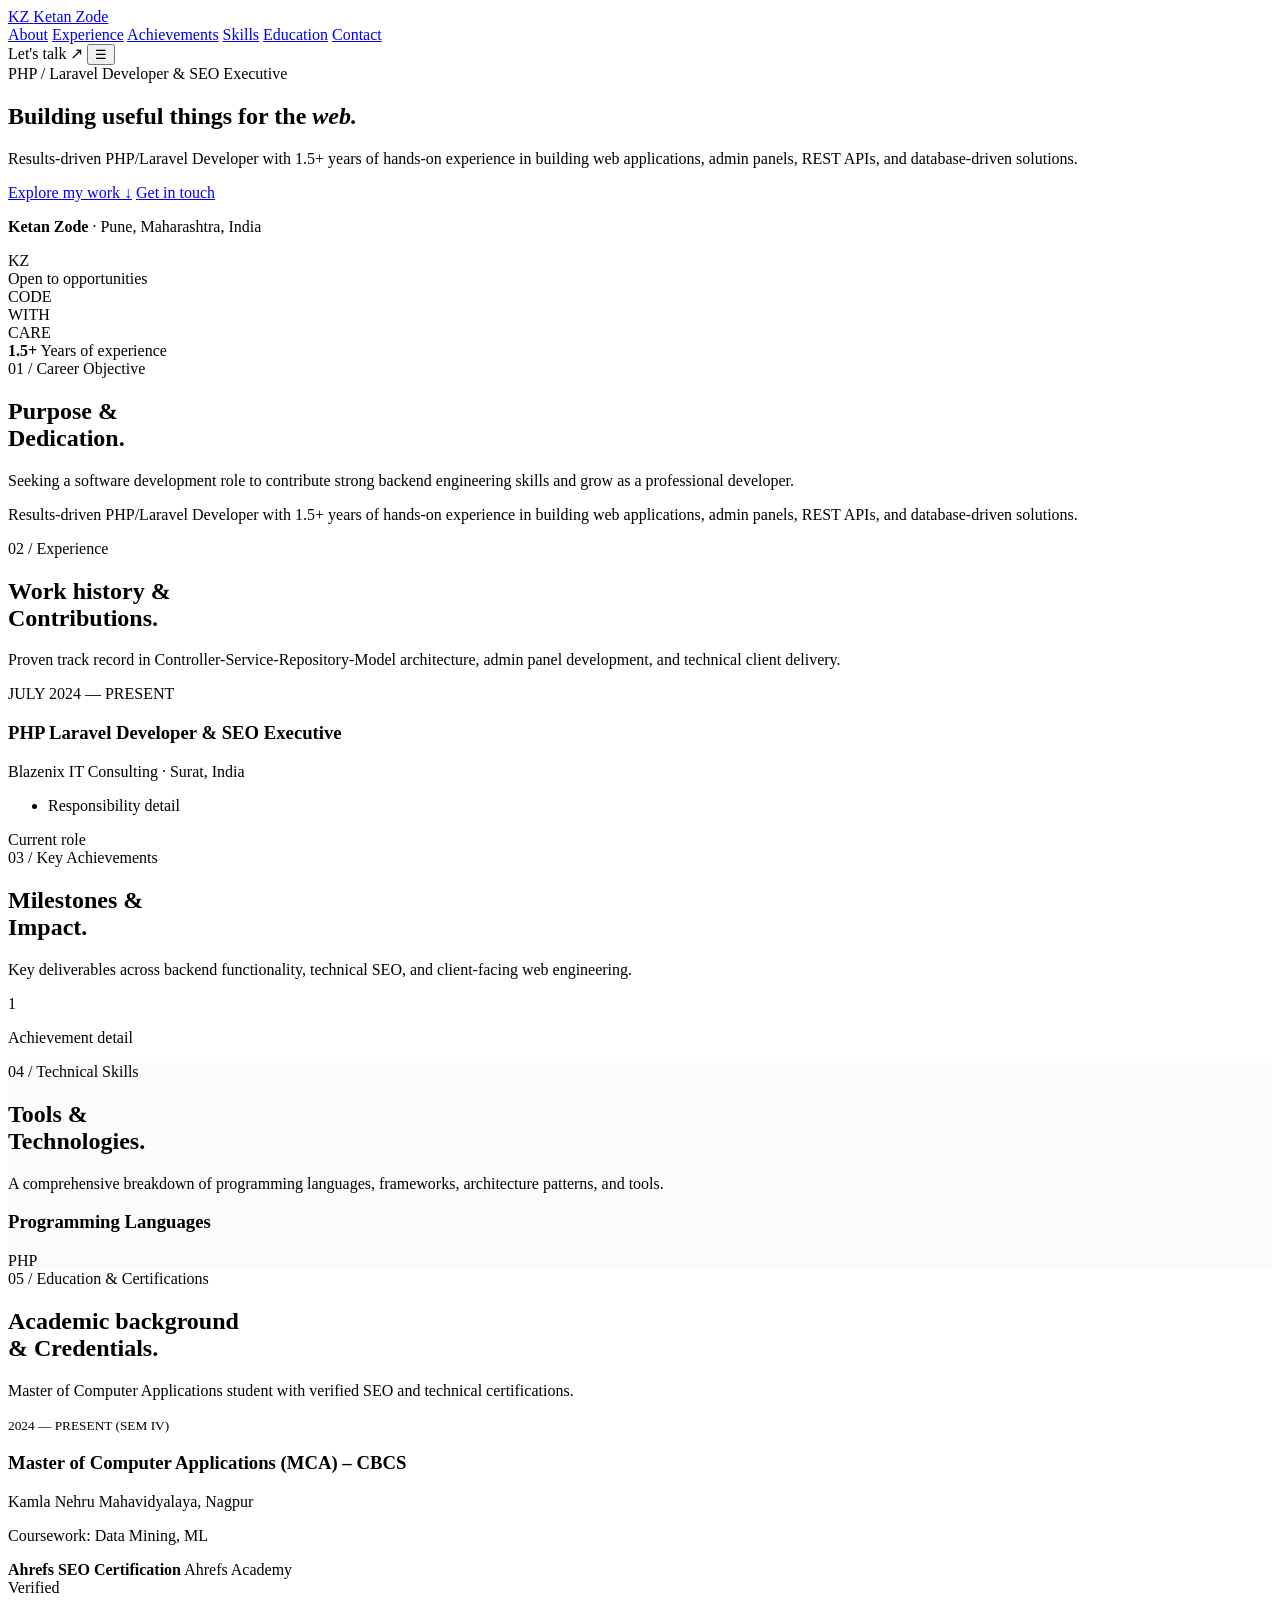
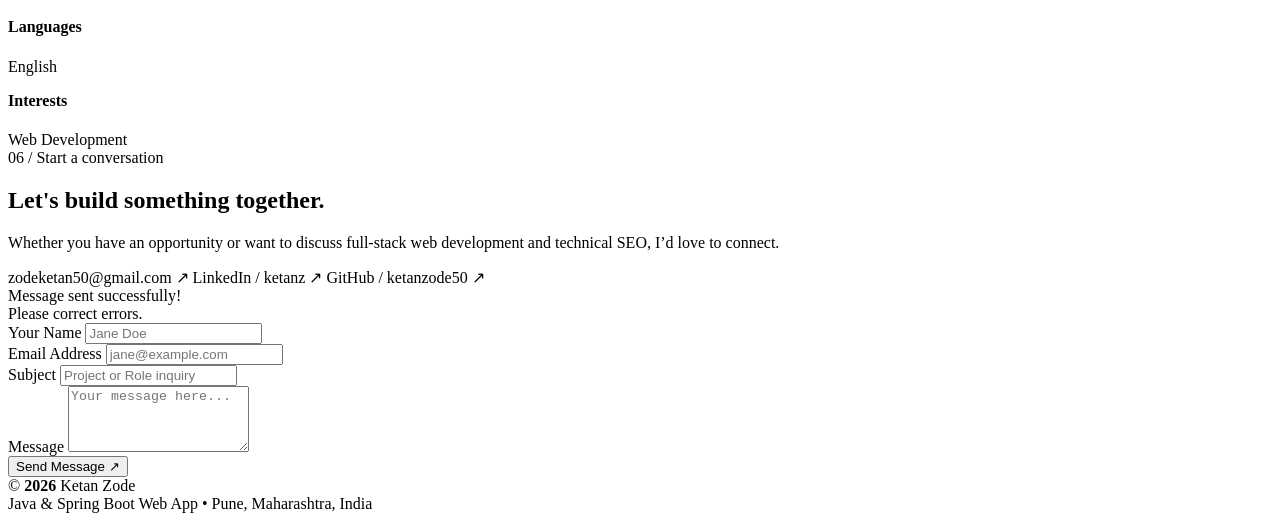
==== src/main/resources/templates/index.html @ 5130e70e "Initial Comit" ====
<!doctype html>
<html lang="en" xmlns:th="http://www.thymeleaf.org">
<head>
  <meta charset="utf-8">
  <meta name="viewport" content="width=device-width, initial-scale=1">
  <meta name="description" th:content="|Portfolio of ${profile.name}, ${profile.heroRole}.|">
  <title th:text="|${profile.name} — ${profile.heroRole}|">Ketan Zode — PHP / Laravel Developer</title>
  <link rel="preconnect" href="https://fonts.googleapis.com">
  <link rel="preconnect" href="https://fonts.gstatic.com" crossorigin>
  <link href="https://fonts.googleapis.com/css2?family=DM+Mono:wght@400;500;600&family=Manrope:wght@400;500;600;700;800&display=swap" rel="stylesheet">
  <link rel="stylesheet" th:href="@{/css/portfolio.css}" href="/css/portfolio.css">
</head>
<body>
  <header class="topbar">
    <div class="shell">
      <nav id="nav">
        <a class="brand" href="#top" aria-label="Home">
          <span class="brand-mark" th:text="${profile.initials}">KZ</span>
          <span th:text="${profile.name}">Ketan Zode</span>
        </a>
        <div class="nav-links">
          <a href="#about">About</a>
          <a href="#experience">Experience</a>
          <a href="#achievements">Achievements</a>
          <a href="#skills">Skills</a>
          <a href="#education">Education</a>
          <a href="#contact">Contact</a>
        </div>
        <a class="nav-cta" th:href="|mailto:${profile.email}|">Let's talk <span>↗</span></a>
        <button class="menu-button" id="menuButton" aria-label="Open navigation menu" aria-expanded="false">☰</button>
      </nav>
    </div>
  </header>

  <main id="top">
    <div class="shell">
      <section class="hero">
        <div>
          <div class="eyebrow">
            <span></span>
            <th:block th:text="${profile.heroRole}">PHP / Laravel Developer & SEO Executive</th:block>
          </div>
          <h1>
            <span th:text="${profile.headlinePrefix}">Building useful things for the </span>
            <em th:text="${profile.headlineEmphasis}">web.</em>
          </h1>
          <p class="hero-copy" th:text="${profile.objective}">
            Results-driven PHP/Laravel Developer with 1.5+ years of hands-on experience in building web applications, admin panels, REST APIs, and database-driven solutions.
          </p>
          <div class="hero-actions">
            <a class="button" href="#experience">Explore my work <span>↓</span></a>
            <a class="button light" href="#contact">Get in touch</a>
          </div>
          <p class="hero-note">
            <strong>Ketan Zode</strong> · <span th:text="${profile.location}">Pune, Maharashtra, India</span>
          </p>
        </div>
        <div class="portrait-wrap">
          <div class="portrait">
            <div class="initials" th:text="${profile.initials}">KZ</div>
          </div>
          <div class="availability">
            <i></i> <span>Open to opportunities</span>
          </div>
          <div class="stamp">CODE<br>WITH<br>CARE</div>
        </div>
      </section>

      <!-- Stats -->
      <div class="stats">
        <div class="stat" th:each="st : ${profile.stats}">
          <strong th:text="${st.value}">1.5+</strong>
          <span th:text="${st.label}">Years of experience</span>
        </div>
      </div>
    </div>

    <!-- Objective / About Section -->
    <section id="about">
      <div class="shell">
        <div class="section-head">
          <div>
            <div class="section-label">01 / Career Objective</div>
            <h2>Purpose &amp;<br>Dedication.</h2>
          </div>
          <p class="section-intro">
            Seeking a software development role to contribute strong backend engineering skills and grow as a professional developer.
          </p>
        </div>
        <div class="objective-card">
          <p class="objective-text" th:text="${profile.objective}">
            Results-driven PHP/Laravel Developer with 1.5+ years of hands-on experience in building web applications, admin panels, REST APIs, and database-driven solutions.
          </p>
        </div>
      </div>
    </section>

    <!-- Experience Section -->
    <section class="experience" id="experience">
      <div class="shell">
        <div class="section-head">
          <div>
            <div class="section-label">02 / Experience</div>
            <h2>Work history &amp;<br>Contributions.</h2>
          </div>
          <p class="section-intro">
            Proven track record in Controller-Service-Repository-Model architecture, admin panel development, and technical client delivery.
          </p>
        </div>
        <div class="timeline">
          <article class="role" th:each="role : ${profile.experiences}">
            <div class="role-date" th:text="${role.period}">JULY 2024 — PRESENT</div>
            <div>
              <h3 th:text="${role.role}">PHP Laravel Developer & SEO Executive</h3>
              <div class="role-company" th:text="|${role.company} · ${role.location}|">Blazenix IT Consulting · Surat, India</div>
              <ul>
                <li th:each="point : ${role.bulletPoints}" th:text="${point}">Responsibility detail</li>
              </ul>
            </div>
            <div class="role-tag" th:text="${role.tag}">Current role</div>
          </article>
        </div>
      </div>
    </section>

    <!-- Key Achievements Section -->
    <section id="achievements">
      <div class="shell">
        <div class="section-head">
          <div>
            <div class="section-label">03 / Key Achievements</div>
            <h2>Milestones &amp;<br>Impact.</h2>
          </div>
          <p class="section-intro">
            Key deliverables across backend functionality, technical SEO, and client-facing web engineering.
          </p>
        </div>
        <div class="achievements-grid">
          <div class="achievement-card" th:each="ach, iterStat : ${profile.achievements}">
            <div class="achievement-icon" th:text="${iterStat.count}">1</div>
            <p th:text="${ach}">Achievement detail</p>
          </div>
        </div>
      </div>
    </section>

    <!-- Skills Matrix Section -->
    <section id="skills" style="background: #fafcfb;">
      <div class="shell">
        <div class="section-head">
          <div>
            <div class="section-label">04 / Technical Skills</div>
            <h2>Tools &amp;<br>Technologies.</h2>
          </div>
          <p class="section-intro">
            A comprehensive breakdown of programming languages, frameworks, architecture patterns, and tools.
          </p>
        </div>
        <div class="skills-matrix">
          <div class="skill-category" th:each="group : ${profile.skillGroups}">
            <h3 th:text="${group.category}">Programming Languages</h3>
            <div class="skill-pills">
              <span class="skill-pill" th:each="item : ${group.skills}" th:text="${item}">PHP</span>
            </div>
          </div>
        </div>
      </div>
    </section>

    <!-- Education & Certifications Section -->
    <section id="education">
      <div class="shell">
        <div class="section-head">
          <div>
            <div class="section-label">05 / Education &amp; Certifications</div>
            <h2>Academic background<br>&amp; Credentials.</h2>
          </div>
          <p class="section-intro">
            Master of Computer Applications student with verified SEO and technical certifications.
          </p>
        </div>
        <div class="edu-cert-grid">
          <div>
            <article class="education-card" th:each="edu : ${profile.educations}">
              <small th:text="${edu.period}">2024 — PRESENT (SEM IV)</small>
              <h3 th:text="${edu.degree}">Master of Computer Applications (MCA) – CBCS</h3>
              <p th:text="|${edu.institution} · ${edu.location}|">Kamla Nehru Mahavidyalaya, Nagpur</p>
              <p th:if="${!#strings.isEmpty(edu.coursework)}" class="coursework" th:text="${edu.coursework}">Coursework: Data Mining, ML</p>
            </article>
          </div>

          <div>
            <div class="cert-card" th:each="cert : ${profile.certifications}">
              <div>
                <strong th:text="${cert.name}">Ahrefs SEO Certification</strong>
                <span th:text="${cert.issuer}">Ahrefs Academy</span>
              </div>
              <span class="cert-badge">Verified</span>
            </div>

            <div class="meta-box">
              <h4>Languages</h4>
              <div class="skill-pills">
                <span class="skill-pill" th:each="lang : ${profile.spokenLanguages}" th:text="${lang}">English</span>
              </div>

              <h4 style="margin-top: 16px;">Interests</h4>
              <div class="skill-pills">
                <span class="skill-pill" th:each="interest : ${profile.interests}" th:text="${interest}">Web Development</span>
              </div>
            </div>
          </div>
        </div>

        <!-- Live REST API Inspector Drawer
        <div class="api-drawer" id="api">
          <div class="api-drawer-head" id="apiToggle">
            <div class="api-drawer-title">
              <span class="api-method">GET</span>
              <code>/api/profile</code>
              <span>— Live Spring Boot REST Endpoint</span>
            </div>
            <span class="toggle-icon">▼ Preview JSON</span>
          </div>
          <pre class="api-pre" id="apiPre">Loading API data...</pre>
        </div>
        -->
      </div>
    </section>

    <!-- Contact Section -->
    <section class="contact" id="contact">
      <div class="shell">
        <div class="contact-box">
          <div class="contact-info">
            <div class="section-label">06 / Start a conversation</div>
            <h2>Let's build something together.</h2>
            <p>
              Whether you have an opportunity or want to discuss full-stack web development and technical SEO, I’d love to connect.
            </p>
            <div class="contact-links">
              <a th:href="|mailto:${profile.email}|">
                <span th:text="${profile.email}">zodeketan50@gmail.com</span> ↗
              </a>
              <a th:href="${profile.linkedinUrl}" target="_blank" rel="noreferrer">
                LinkedIn / ketanz ↗
              </a>
              <a th:href="${profile.githubUrl}" target="_blank" rel="noreferrer">
                GitHub / ketanzode50 ↗
              </a>
            </div>
          </div>

          <!-- Dynamic Spring MVC Contact Form -->
          <div class="contact-form">
            <div th:if="${successMessage}" class="alert alert-success" th:text="${successMessage}">
              Message sent successfully!
            </div>
            <div th:if="${errorMessage}" class="alert alert-danger" th:text="${errorMessage}">
              Please correct errors.
            </div>

            <form th:action="@{/contact}" th:object="${contactRequest}" method="post">
              <div class="form-group">
                <label for="name">Your Name</label>
                <input type="text" id="name" th:field="*{name}" class="form-control" placeholder="Jane Doe" required>
                <div th:if="${#fields.hasErrors('name')}" th:errors="*{name}" class="form-error"></div>
              </div>

              <div class="form-group">
                <label for="email">Email Address</label>
                <input type="email" id="email" th:field="*{email}" class="form-control" placeholder="jane@example.com" required>
                <div th:if="${#fields.hasErrors('email')}" th:errors="*{email}" class="form-error"></div>
              </div>

              <div class="form-group">
                <label for="subject">Subject</label>
                <input type="text" id="subject" th:field="*{subject}" class="form-control" placeholder="Project or Role inquiry">
                <div th:if="${#fields.hasErrors('subject')}" th:errors="*{subject}" class="form-error"></div>
              </div>

              <div class="form-group">
                <label for="message">Message</label>
                <textarea id="message" th:field="*{message}" class="form-control" rows="4" placeholder="Your message here..." required></textarea>
                <div th:if="${#fields.hasErrors('message')}" th:errors="*{message}" class="form-error"></div>
              </div>

              <button type="submit" class="button btn-submit">Send Message <span>↗</span></button>
            </form>
          </div>
        </div>
      </div>
    </section>
  </main>

  <div class="shell">
    <footer>
      <span>© <b id="year" th:text="${currentYear}">2026</b> <span th:text="${profile.name}">Ketan Zode</span></span>
      <div class="footer-meta">
        <span>Java &amp; Spring Boot Web App</span>
        <span>•</span>
        <span>Pune, Maharashtra, India</span>
      </div>
    </footer>
  </div>

  <script th:src="@{/js/portfolio.js}" src="/js/portfolio.js"></script>
</body>
</html>
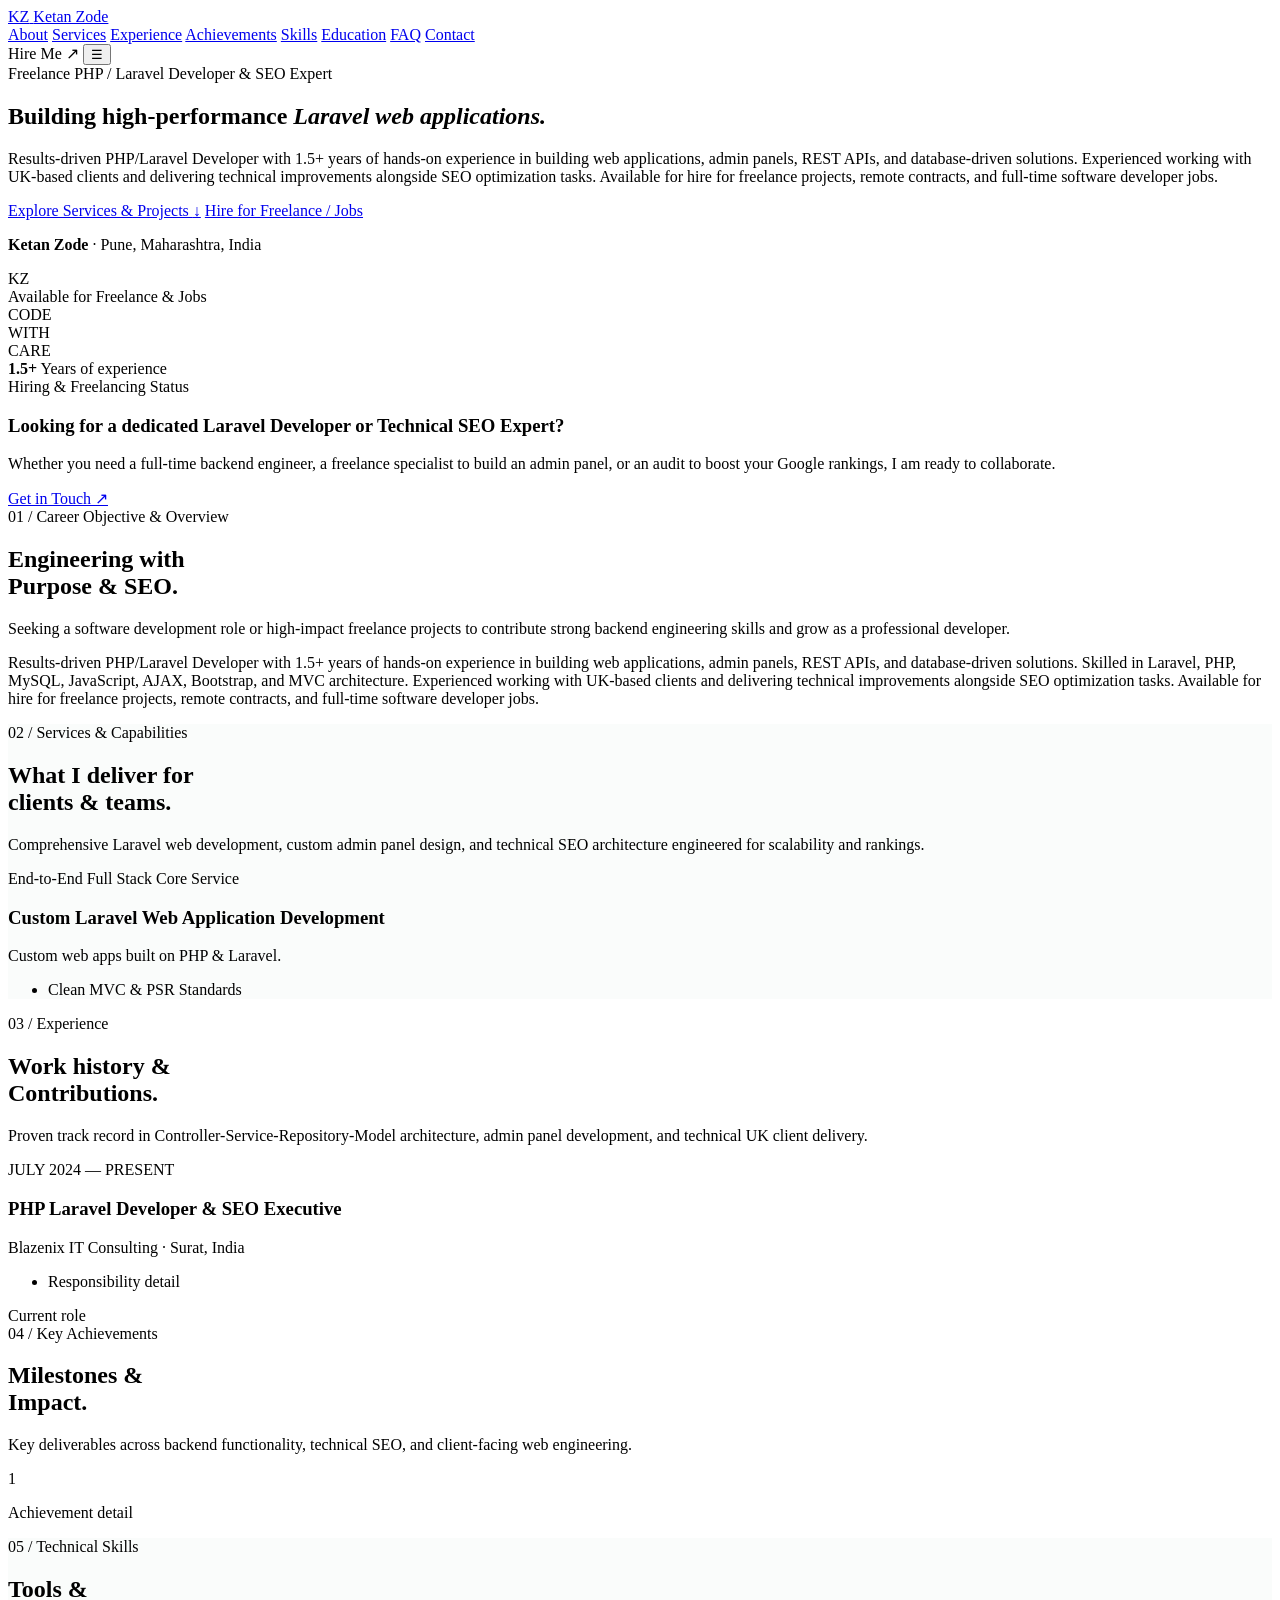
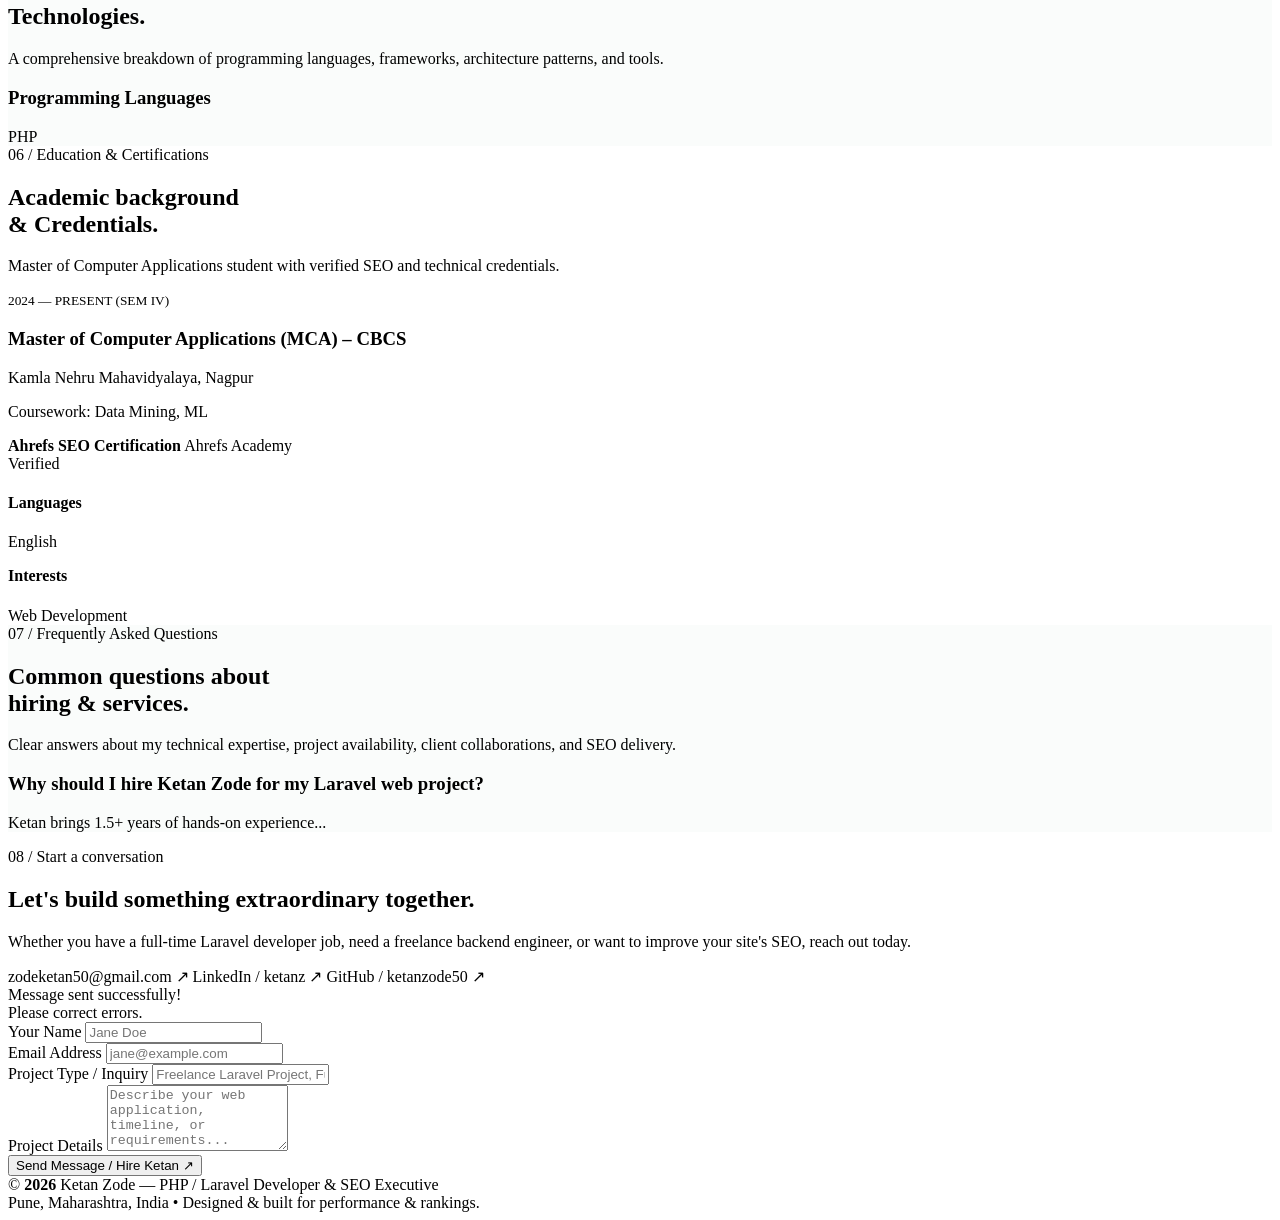
==== commit abc25d58: "seo initial comit" ====
--- a/src/main/resources/templates/index.html
+++ b/src/main/resources/templates/index.html
@@ -3,12 +3,206 @@
 <head>
   <meta charset="utf-8">
   <meta name="viewport" content="width=device-width, initial-scale=1">
-  <meta name="description" th:content="|Portfolio of ${profile.name}, ${profile.heroRole}.|">
-  <title th:text="|${profile.name} — ${profile.heroRole}|">Ketan Zode — PHP / Laravel Developer</title>
+  
+  <!-- Primary SEO Meta Tags -->
+  <title>Ketan Zode — Freelance PHP / Laravel Developer &amp; SEO Expert | Hire Full-Stack Developer</title>
+  <meta name="title" content="Ketan Zode — Freelance PHP / Laravel Developer &amp; SEO Expert | Hire Full-Stack Developer">
+  <meta name="description" content="Hire Ketan Zode, a results-driven PHP &amp; Laravel Developer with 1.5+ years of hands-on experience building custom web applications, dynamic admin panels, REST APIs, and high-ranking technical SEO solutions for UK and global clients.">
+  <meta name="keywords" content="Laravel developer, hire Laravel developer, freelance Laravel developer, PHP Laravel developer, Laravel REST API developer, Laravel admin panel developer, full stack web developer Pune, UK client Laravel developer, technical SEO consultant, custom web application development, Ketan Zode">
+  <meta name="author" content="Ketan Zode">
+  <meta name="robots" content="index, follow, max-image-preview:large, max-snippet:-1, max-video-preview:-1">
+  <link rel="canonical" href="https://ketanzode.github.io/">
+
+  <!-- Open Graph / Facebook -->
+  <meta property="og:type" content="profile">
+  <meta property="og:url" content="https://ketanzode.github.io/">
+  <meta property="og:title" content="Ketan Zode — Freelance PHP / Laravel Developer &amp; SEO Expert">
+  <meta property="og:description" content="Results-driven PHP/Laravel developer specializing in full-stack web applications, dynamic admin panels, REST APIs, and technical SEO optimization. Available for freelance contracts &amp; developer jobs.">
+  <meta property="og:site_name" content="Ketan Zode Portfolio">
+  <meta property="profile:first_name" content="Ketan">
+  <meta property="profile:last_name" content="Zode">
+
+  <!-- Twitter / X -->
+  <meta name="twitter:card" content="summary_large_image">
+  <meta name="twitter:url" content="https://ketanzode.github.io/">
+  <meta name="twitter:title" content="Ketan Zode — Freelance PHP / Laravel Developer &amp; SEO Expert">
+  <meta name="twitter:description" content="Hire Ketan Zode for your next Laravel web project, admin dashboard, or technical SEO optimization.">
+
+  <!-- Google tag (gtag.js) -->
+  <script async src="https://www.googletagmanager.com/gtag/js?id=G-EXXWQM4LXF"></script>
+  <script>
+    window.dataLayer = window.dataLayer || [];
+    function gtag(){dataLayer.push(arguments);}
+    gtag('js', new Date());
+    gtag('config', 'G-EXXWQM4LXF');
+  </script>
+
+  <!-- Typography & Styles -->
   <link rel="preconnect" href="https://fonts.googleapis.com">
   <link rel="preconnect" href="https://fonts.gstatic.com" crossorigin>
   <link href="https://fonts.googleapis.com/css2?family=DM+Mono:wght@400;500;600&family=Manrope:wght@400;500;600;700;800&display=swap" rel="stylesheet">
   <link rel="stylesheet" th:href="@{/css/portfolio.css}" href="/css/portfolio.css">
+
+  <!-- JSON-LD Structured Data Schema (Breadcrumbs, Person, Service, FAQ) -->
+  <script type="application/ld+json">
+  {
+    "@context": "https://schema.org",
+    "@graph": [
+      {
+        "@type": "Person",
+        "@id": "https://ketanzode.github.io/#person",
+        "name": "Ketan Zode",
+        "givenName": "Ketan",
+        "familyName": "Zode",
+        "url": "https://ketanzode.github.io/",
+        "email": "zodeketan50@gmail.com",
+        "jobTitle": "PHP Laravel Developer & SEO Executive",
+        "description": "Results-driven PHP/Laravel Developer with 1.5+ years of hands-on experience in building web applications, admin panels, REST APIs, and database-driven solutions.",
+        "address": {
+          "@type": "PostalAddress",
+          "addressLocality": "Pune",
+          "addressRegion": "Maharashtra",
+          "postalCode": "440035",
+          "addressCountry": "IN"
+        },
+        "sameAs": [
+          "https://linkedin.com/in/ketanz",
+          "https://github.com/ketanzode50"
+        ],
+        "knowsAbout": [
+          "Laravel",
+          "PHP",
+          "MySQL",
+          "REST APIs",
+          "JavaScript",
+          "AJAX",
+          "Bootstrap",
+          "Search Engine Optimization",
+          "Technical SEO",
+          "JSON-LD Schema Markup",
+          "Full Stack Web Development",
+          "Controller-Service-Repository Architecture"
+        ]
+      },
+      {
+        "@type": "ProfessionalService",
+        "@id": "https://ketanzode.github.io/#service",
+        "name": "Ketan Zode — Laravel Web Development & Technical SEO Services",
+        "url": "https://ketanzode.github.io/",
+        "priceRange": "$$",
+        "image": "https://ketanzode.github.io/",
+        "founder": { "@id": "https://ketanzode.github.io/#person" },
+        "areaServed": [
+          { "@type": "Country", "name": "United Kingdom" },
+          { "@type": "Country", "name": "India" },
+          { "@type": "Country", "name": "United States" },
+          { "@type": "AdministrativeArea", "name": "Worldwide" }
+        ],
+        "hasOfferCatalog": {
+          "@type": "OfferCatalog",
+          "name": "Laravel & SEO Services",
+          "itemListElement": [
+            {
+              "@type": "Offer",
+              "itemOffered": {
+                "@type": "Service",
+                "name": "Custom Laravel Web Application Development",
+                "description": "Full-stack MVC applications engineered with Laravel, Eloquent ORM, and secure RESTful APIs."
+              }
+            },
+            {
+              "@type": "Offer",
+              "itemOffered": {
+                "@type": "Service",
+                "name": "Dynamic Admin Panels & CRUD Systems",
+                "description": "Custom dashboards with AJAX, DataTables, SweetAlert2, and real-time management workflows."
+              }
+            },
+            {
+              "@type": "Offer",
+              "itemOffered": {
+                "@type": "Service",
+                "name": "Technical SEO & Schema Optimization",
+                "description": "JSON-LD structured data, metadata optimization, Core Web Vitals, and crawlability improvements."
+              }
+            },
+            {
+              "@type": "Offer",
+              "itemOffered": {
+                "@type": "Service",
+                "name": "Freelance Laravel Developer for Remote Contracts",
+                "description": "Dedicated contract and freelance engineering for startups, agencies, and UK businesses."
+              }
+            }
+          ]
+        }
+      },
+      {
+        "@type": "WebSite",
+        "@id": "https://ketanzode.github.io/#website",
+        "url": "https://ketanzode.github.io/",
+        "name": "Ketan Zode Portfolio",
+        "publisher": { "@id": "https://ketanzode.github.io/#person" }
+      },
+      {
+        "@type": "BreadcrumbList",
+        "itemListElement": [
+          { "@type": "ListItem", "position": 1, "name": "Home", "item": "https://ketanzode.github.io/" },
+          { "@type": "ListItem", "position": 2, "name": "Services", "item": "https://ketanzode.github.io/#services" },
+          { "@type": "ListItem", "position": 3, "name": "Experience", "item": "https://ketanzode.github.io/#experience" },
+          { "@type": "ListItem", "position": 4, "name": "Skills", "item": "https://ketanzode.github.io/#skills" },
+          { "@type": "ListItem", "position": 5, "name": "FAQ", "item": "https://ketanzode.github.io/#faq" },
+          { "@type": "ListItem", "position": 6, "name": "Contact", "item": "https://ketanzode.github.io/#contact" }
+        ]
+      },
+      {
+        "@type": "FAQPage",
+        "mainEntity": [
+          {
+            "@type": "Question",
+            "name": "Why should I hire Ketan Zode for my Laravel web project?",
+            "acceptedAnswer": {
+              "@type": "Answer",
+              "text": "Ketan brings 1.5+ years of hands-on experience in full-stack Laravel development, clean Controller-Service-Repository architecture, and proven technical SEO skills. Having worked with UK-based clients, he delivers high-quality, maintainable code engineered to rank well on search engines and perform reliably under real-world usage."
+            }
+          },
+          {
+            "@type": "Question",
+            "name": "Are you available for freelance Laravel development and remote jobs?",
+            "acceptedAnswer": {
+              "@type": "Answer",
+              "text": "Yes! Ketan is actively available for freelance contracts, full-time Laravel developer roles, remote software engineering positions, and consulting projects worldwide. You can reach out directly via email at zodeketan50@gmail.com or connect on LinkedIn."
+            }
+          },
+          {
+            "@type": "Question",
+            "name": "What Laravel services and technical capabilities do you offer?",
+            "acceptedAnswer": {
+              "@type": "Answer",
+              "text": "Services include custom Laravel application development, dynamic admin panels with DataTables and AJAX, REST API design, e-commerce backend systems, database optimization with MySQL, and comprehensive technical SEO audits with JSON-LD schema markup."
+            }
+          },
+          {
+            "@type": "Question",
+            "name": "Do you work with international clients (UK, US, Europe)?",
+            "acceptedAnswer": {
+              "@type": "Answer",
+              "text": "Yes. Ketan has direct professional experience working on client websites for UK-based businesses, coordinating technical requirements, implementing structured data, resolving search indexation issues, and delivering robust full-stack features on schedule."
+            }
+          },
+          {
+            "@type": "Question",
+            "name": "How do you combine Laravel development with technical SEO?",
+            "acceptedAnswer": {
+              "@type": "Answer",
+              "text": "Ketan ensures that every web application is built with search engines in mind from day one: clean URL structures, semantic HTML5, fast server-side rendering, JSON-LD structured schemas, mobile responsiveness, and optimal crawlability verified through Google Search Console, Ahrefs, and SEMrush."
+            }
+          }
+        ]
+      }
+    ]
+  }
+  </script>
 </head>
 <body>
   <header class="topbar">
@@ -20,13 +214,15 @@
         </a>
         <div class="nav-links">
           <a href="#about">About</a>
+          <a href="#services">Services</a>
           <a href="#experience">Experience</a>
           <a href="#achievements">Achievements</a>
           <a href="#skills">Skills</a>
           <a href="#education">Education</a>
+          <a href="#faq">FAQ</a>
           <a href="#contact">Contact</a>
         </div>
-        <a class="nav-cta" th:href="|mailto:${profile.email}|">Let's talk <span>↗</span></a>
+        <a class="nav-cta" th:href="|mailto:${profile.email}|">Hire Me <span>↗</span></a>
         <button class="menu-button" id="menuButton" aria-label="Open navigation menu" aria-expanded="false">☰</button>
       </nav>
     </div>
@@ -38,18 +234,18 @@
         <div>
           <div class="eyebrow">
             <span></span>
-            <th:block th:text="${profile.heroRole}">PHP / Laravel Developer & SEO Executive</th:block>
+            <th:block th:text="${profile.heroRole}">Freelance PHP / Laravel Developer &amp; SEO Expert</th:block>
           </div>
           <h1>
-            <span th:text="${profile.headlinePrefix}">Building useful things for the </span>
-            <em th:text="${profile.headlineEmphasis}">web.</em>
+            <span>Building high-performance </span>
+            <em>Laravel web applications.</em>
           </h1>
           <p class="hero-copy" th:text="${profile.objective}">
-            Results-driven PHP/Laravel Developer with 1.5+ years of hands-on experience in building web applications, admin panels, REST APIs, and database-driven solutions.
+            Results-driven PHP/Laravel Developer with 1.5+ years of hands-on experience in building web applications, admin panels, REST APIs, and database-driven solutions. Experienced working with UK-based clients and delivering technical improvements alongside SEO optimization tasks. Available for hire for freelance projects, remote contracts, and full-time software developer jobs.
           </p>
           <div class="hero-actions">
-            <a class="button" href="#experience">Explore my work <span>↓</span></a>
-            <a class="button light" href="#contact">Get in touch</a>
+            <a class="button" href="#services">Explore Services &amp; Projects <span>↓</span></a>
+            <a class="button light" href="#contact">Hire for Freelance / Jobs</a>
           </div>
           <p class="hero-note">
             <strong>Ketan Zode</strong> · <span th:text="${profile.location}">Pune, Maharashtra, India</span>
@@ -60,37 +256,82 @@
             <div class="initials" th:text="${profile.initials}">KZ</div>
           </div>
           <div class="availability">
-            <i></i> <span>Open to opportunities</span>
+            <i></i> <span>Available for Freelance &amp; Jobs</span>
           </div>
           <div class="stamp">CODE<br>WITH<br>CARE</div>
         </div>
       </section>
 
-      <!-- Stats -->
+      <!-- Stats Bar -->
       <div class="stats">
         <div class="stat" th:each="st : ${profile.stats}">
           <strong th:text="${st.value}">1.5+</strong>
           <span th:text="${st.label}">Years of experience</span>
         </div>
       </div>
+
+      <!-- Hiring & Freelance Callout Banner -->
+      <div class="hire-banner">
+        <div class="hire-content">
+          <span class="hire-badge">Hiring &amp; Freelancing Status</span>
+          <h3>Looking for a dedicated Laravel Developer or Technical SEO Expert?</h3>
+          <p>
+            Whether you need a full-time backend engineer, a freelance specialist to build an admin panel, or an audit to boost your Google rankings, I am ready to collaborate.
+          </p>
+        </div>
+        <div class="hire-actions">
+          <a class="hire-btn-mint" href="#contact">Get in Touch <span>↗</span></a>
+          <a class="button light" style="color: white; border-color: rgba(255,255,255,0.3);" th:href="|mailto:${profile.email}|">Email Directly</a>
+        </div>
+      </div>
     </div>
 
-    <!-- Objective / About Section -->
+    <!-- Career Objective Section -->
     <section id="about">
       <div class="shell">
         <div class="section-head">
           <div>
-            <div class="section-label">01 / Career Objective</div>
-            <h2>Purpose &amp;<br>Dedication.</h2>
-          </div>
-          <p class="section-intro">
-            Seeking a software development role to contribute strong backend engineering skills and grow as a professional developer.
+            <div class="section-label">01 / Career Objective &amp; Overview</div>
+            <h2>Engineering with<br>Purpose &amp; SEO.</h2>
+          </div>
+          <p class="section-intro">
+            Seeking a software development role or high-impact freelance projects to contribute strong backend engineering skills and grow as a professional developer.
           </p>
         </div>
         <div class="objective-card">
           <p class="objective-text" th:text="${profile.objective}">
-            Results-driven PHP/Laravel Developer with 1.5+ years of hands-on experience in building web applications, admin panels, REST APIs, and database-driven solutions.
-          </p>
+            Results-driven PHP/Laravel Developer with 1.5+ years of hands-on experience in building web applications, admin panels, REST APIs, and database-driven solutions. Skilled in Laravel, PHP, MySQL, JavaScript, AJAX, Bootstrap, and MVC architecture. Experienced working with UK-based clients and delivering technical improvements alongside SEO optimization tasks. Available for hire for freelance projects, remote contracts, and full-time software developer jobs.
+          </p>
+        </div>
+      </div>
+    </section>
+
+    <!-- Services & Freelancing Section -->
+    <section id="services" style="background: #fafcfb;">
+      <div class="shell">
+        <div class="section-head">
+          <div>
+            <div class="section-label">02 / Services &amp; Capabilities</div>
+            <h2>What I deliver for<br>clients &amp; teams.</h2>
+          </div>
+          <p class="section-intro">
+            Comprehensive Laravel web development, custom admin panel design, and technical SEO architecture engineered for scalability and rankings.
+          </p>
+        </div>
+        <div class="services-grid">
+          <div class="service-card" th:each="srv : ${profile.services}">
+            <div>
+              <div class="service-header">
+                <span class="service-tagline" th:text="${srv.tagline}">End-to-End Full Stack</span>
+                <span class="service-badge" th:text="${srv.badge}">Core Service</span>
+              </div>
+              <h3 th:text="${srv.title}">Custom Laravel Web Application Development</h3>
+              <p th:text="${srv.description}">Custom web apps built on PHP &amp; Laravel.</p>
+            </div>
+            <ul class="service-features">
+              <li th:each="feat : ${srv.features}" th:text="${feat}">Clean MVC &amp; PSR Standards</li>
+            </ul>
+          </div>
         </div>
       </div>
     </section>
@@ -100,18 +341,18 @@
       <div class="shell">
         <div class="section-head">
           <div>
-            <div class="section-label">02 / Experience</div>
+            <div class="section-label">03 / Experience</div>
             <h2>Work history &amp;<br>Contributions.</h2>
           </div>
           <p class="section-intro">
-            Proven track record in Controller-Service-Repository-Model architecture, admin panel development, and technical client delivery.
+            Proven track record in Controller-Service-Repository-Model architecture, admin panel development, and technical UK client delivery.
           </p>
         </div>
         <div class="timeline">
           <article class="role" th:each="role : ${profile.experiences}">
             <div class="role-date" th:text="${role.period}">JULY 2024 — PRESENT</div>
             <div>
-              <h3 th:text="${role.role}">PHP Laravel Developer & SEO Executive</h3>
+              <h3 th:text="${role.role}">PHP Laravel Developer &amp; SEO Executive</h3>
               <div class="role-company" th:text="|${role.company} · ${role.location}|">Blazenix IT Consulting · Surat, India</div>
               <ul>
                 <li th:each="point : ${role.bulletPoints}" th:text="${point}">Responsibility detail</li>
@@ -128,7 +369,7 @@
       <div class="shell">
         <div class="section-head">
           <div>
-            <div class="section-label">03 / Key Achievements</div>
+            <div class="section-label">04 / Key Achievements</div>
             <h2>Milestones &amp;<br>Impact.</h2>
           </div>
           <p class="section-intro">
@@ -149,7 +390,7 @@
       <div class="shell">
         <div class="section-head">
           <div>
-            <div class="section-label">04 / Technical Skills</div>
+            <div class="section-label">05 / Technical Skills</div>
             <h2>Tools &amp;<br>Technologies.</h2>
           </div>
           <p class="section-intro">
@@ -172,11 +413,11 @@
       <div class="shell">
         <div class="section-head">
           <div>
-            <div class="section-label">05 / Education &amp; Certifications</div>
+            <div class="section-label">06 / Education &amp; Certifications</div>
             <h2>Academic background<br>&amp; Credentials.</h2>
           </div>
           <p class="section-intro">
-            Master of Computer Applications student with verified SEO and technical certifications.
+            Master of Computer Applications student with verified SEO and technical credentials.
           </p>
         </div>
         <div class="edu-cert-grid">
@@ -211,20 +452,27 @@
             </div>
           </div>
         </div>
-
-        <!-- Live REST API Inspector Drawer
-        <div class="api-drawer" id="api">
-          <div class="api-drawer-head" id="apiToggle">
-            <div class="api-drawer-title">
-              <span class="api-method">GET</span>
-              <code>/api/profile</code>
-              <span>— Live Spring Boot REST Endpoint</span>
-            </div>
-            <span class="toggle-icon">▼ Preview JSON</span>
-          </div>
-          <pre class="api-pre" id="apiPre">Loading API data...</pre>
-        </div>
-        -->
+      </div>
+    </section>
+
+    <!-- FAQ Section (Rank high for PAA and search inquiries) -->
+    <section id="faq" style="background: #fafcfb;">
+      <div class="shell">
+        <div class="section-head">
+          <div>
+            <div class="section-label">07 / Frequently Asked Questions</div>
+            <h2>Common questions about<br>hiring &amp; services.</h2>
+          </div>
+          <p class="section-intro">
+            Clear answers about my technical expertise, project availability, client collaborations, and SEO delivery.
+          </p>
+        </div>
+        <div class="faq-grid">
+          <div class="faq-card" th:each="faq : ${profile.faqs}">
+            <h3 class="faq-question" th:text="${faq.question}">Why should I hire Ketan Zode for my Laravel web project?</h3>
+            <p class="faq-answer" th:text="${faq.answer}">Ketan brings 1.5+ years of hands-on experience...</p>
+          </div>
+        </div>
       </div>
     </section>
 
@@ -233,10 +481,10 @@
       <div class="shell">
         <div class="contact-box">
           <div class="contact-info">
-            <div class="section-label">06 / Start a conversation</div>
-            <h2>Let's build something together.</h2>
+            <div class="section-label">08 / Start a conversation</div>
+            <h2>Let's build something extraordinary together.</h2>
             <p>
-              Whether you have an opportunity or want to discuss full-stack web development and technical SEO, I’d love to connect.
+              Whether you have a full-time Laravel developer job, need a freelance backend engineer, or want to improve your site's SEO, reach out today.
             </p>
             <div class="contact-links">
               <a th:href="|mailto:${profile.email}|">
@@ -274,18 +522,18 @@
               </div>
 
               <div class="form-group">
-                <label for="subject">Subject</label>
-                <input type="text" id="subject" th:field="*{subject}" class="form-control" placeholder="Project or Role inquiry">
+                <label for="subject">Project Type / Inquiry</label>
+                <input type="text" id="subject" th:field="*{subject}" class="form-control" placeholder="Freelance Laravel Project, Full-time Job, or SEO">
                 <div th:if="${#fields.hasErrors('subject')}" th:errors="*{subject}" class="form-error"></div>
               </div>
 
               <div class="form-group">
-                <label for="message">Message</label>
-                <textarea id="message" th:field="*{message}" class="form-control" rows="4" placeholder="Your message here..." required></textarea>
+                <label for="message">Project Details</label>
+                <textarea id="message" th:field="*{message}" class="form-control" rows="4" placeholder="Describe your web application, timeline, or requirements..." required></textarea>
                 <div th:if="${#fields.hasErrors('message')}" th:errors="*{message}" class="form-error"></div>
               </div>
 
-              <button type="submit" class="button btn-submit">Send Message <span>↗</span></button>
+              <button type="submit" class="button btn-submit">Send Message / Hire Ketan <span>↗</span></button>
             </form>
           </div>
         </div>
@@ -295,11 +543,11 @@
 
   <div class="shell">
     <footer>
-      <span>© <b id="year" th:text="${currentYear}">2026</b> <span th:text="${profile.name}">Ketan Zode</span></span>
+      <span>© <b id="year" th:text="${currentYear}">2026</b> <span th:text="${profile.name}">Ketan Zode</span> — PHP / Laravel Developer &amp; SEO Executive</span>
       <div class="footer-meta">
-        <span>Java &amp; Spring Boot Web App</span>
+        <span>Pune, Maharashtra, India</span>
         <span>•</span>
-        <span>Pune, Maharashtra, India</span>
+        <span>Designed &amp; built for performance &amp; rankings.</span>
       </div>
     </footer>
   </div>
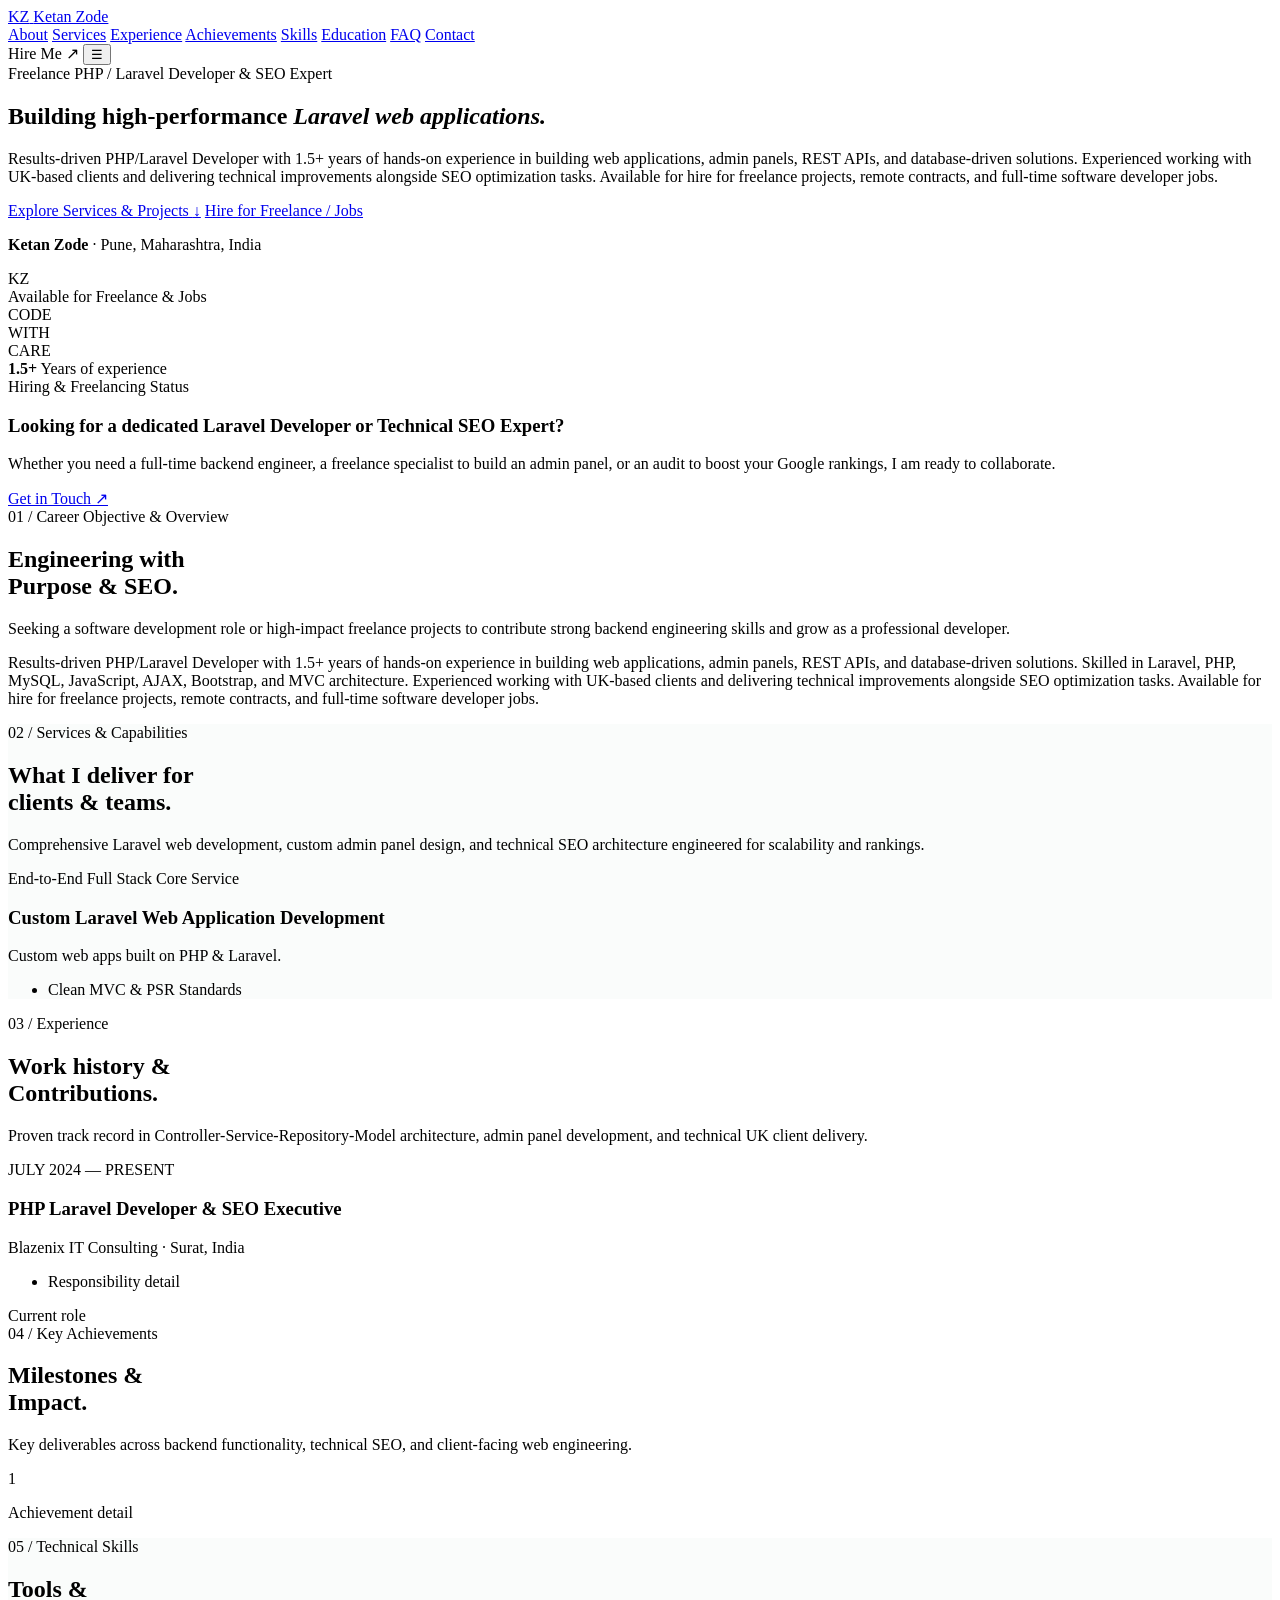
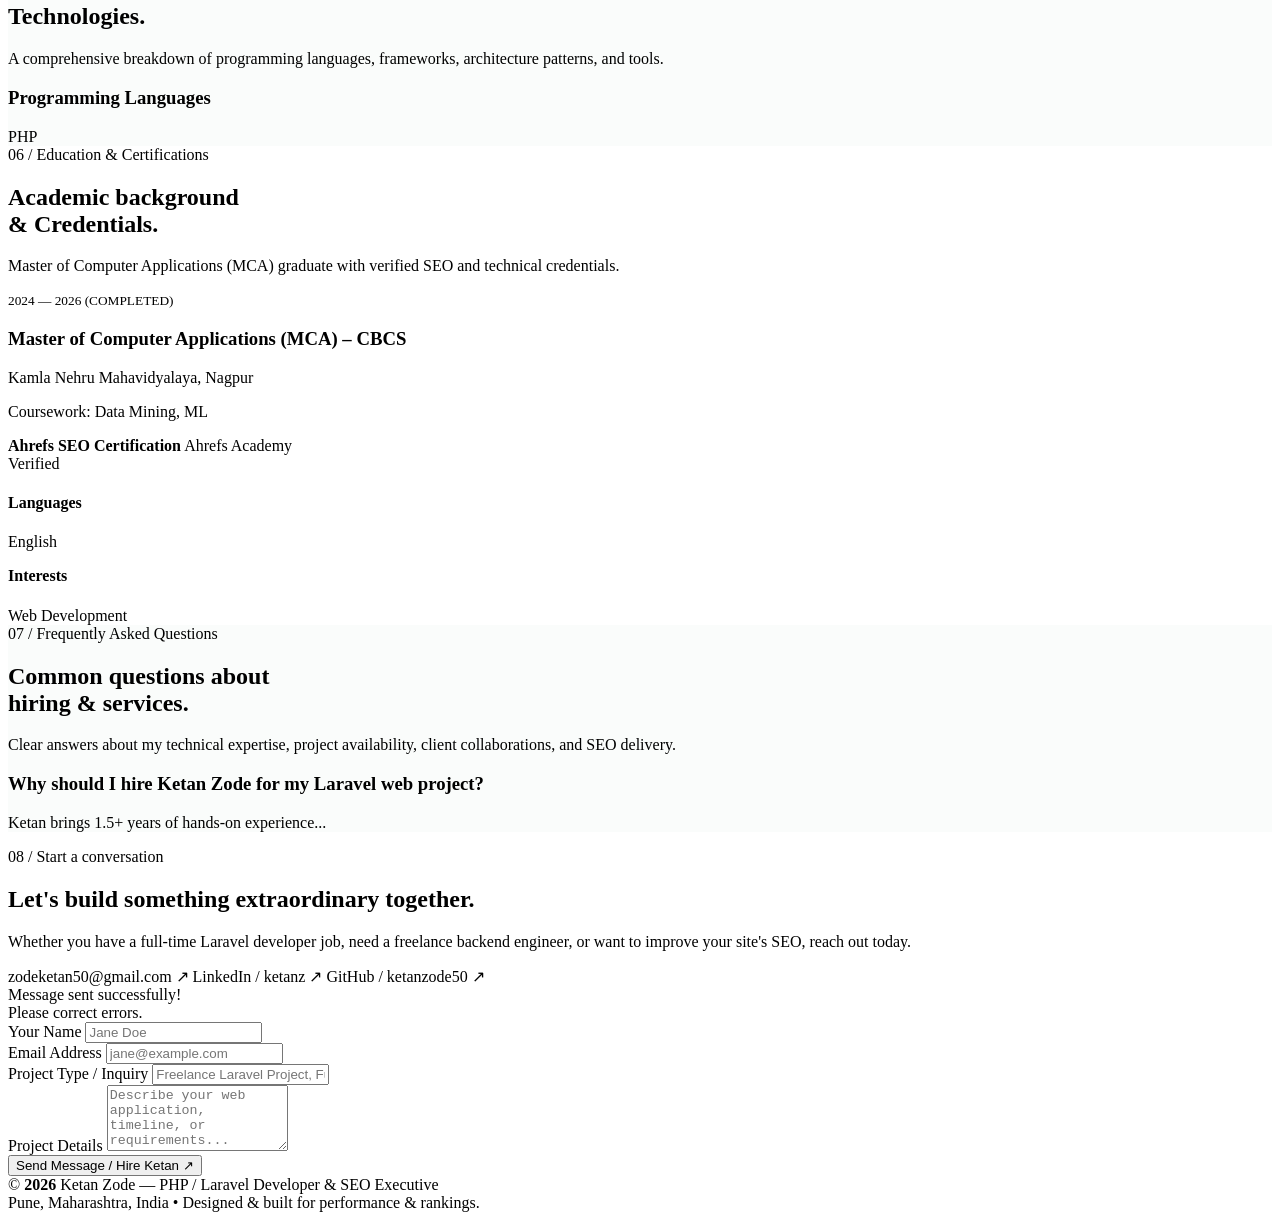
==== commit d5de3164: "fixed education and favicon" ====
--- a/src/main/resources/templates/index.html
+++ b/src/main/resources/templates/index.html
@@ -36,6 +36,11 @@
     gtag('js', new Date());
     gtag('config', 'G-EXXWQM4LXF');
   </script>
+
+  <!-- Favicon -->
+  <link rel="icon" type="image/svg+xml" th:href="@{/favicon.svg}" href="/favicon.svg">
+  <link rel="alternate icon" type="image/png" th:href="@{/favicon.png}" href="/favicon.png">
+  <link rel="apple-touch-icon" th:href="@{/favicon.png}" href="/favicon.png">
 
   <!-- Typography & Styles -->
   <link rel="preconnect" href="https://fonts.googleapis.com">
@@ -417,13 +422,13 @@
             <h2>Academic background<br>&amp; Credentials.</h2>
           </div>
           <p class="section-intro">
-            Master of Computer Applications student with verified SEO and technical credentials.
+            Master of Computer Applications (MCA) graduate with verified SEO and technical credentials.
           </p>
         </div>
         <div class="edu-cert-grid">
           <div>
             <article class="education-card" th:each="edu : ${profile.educations}">
-              <small th:text="${edu.period}">2024 — PRESENT (SEM IV)</small>
+              <small th:text="${edu.period}">2024 — 2026 (COMPLETED)</small>
               <h3 th:text="${edu.degree}">Master of Computer Applications (MCA) – CBCS</h3>
               <p th:text="|${edu.institution} · ${edu.location}|">Kamla Nehru Mahavidyalaya, Nagpur</p>
               <p th:if="${!#strings.isEmpty(edu.coursework)}" class="coursework" th:text="${edu.coursework}">Coursework: Data Mining, ML</p>
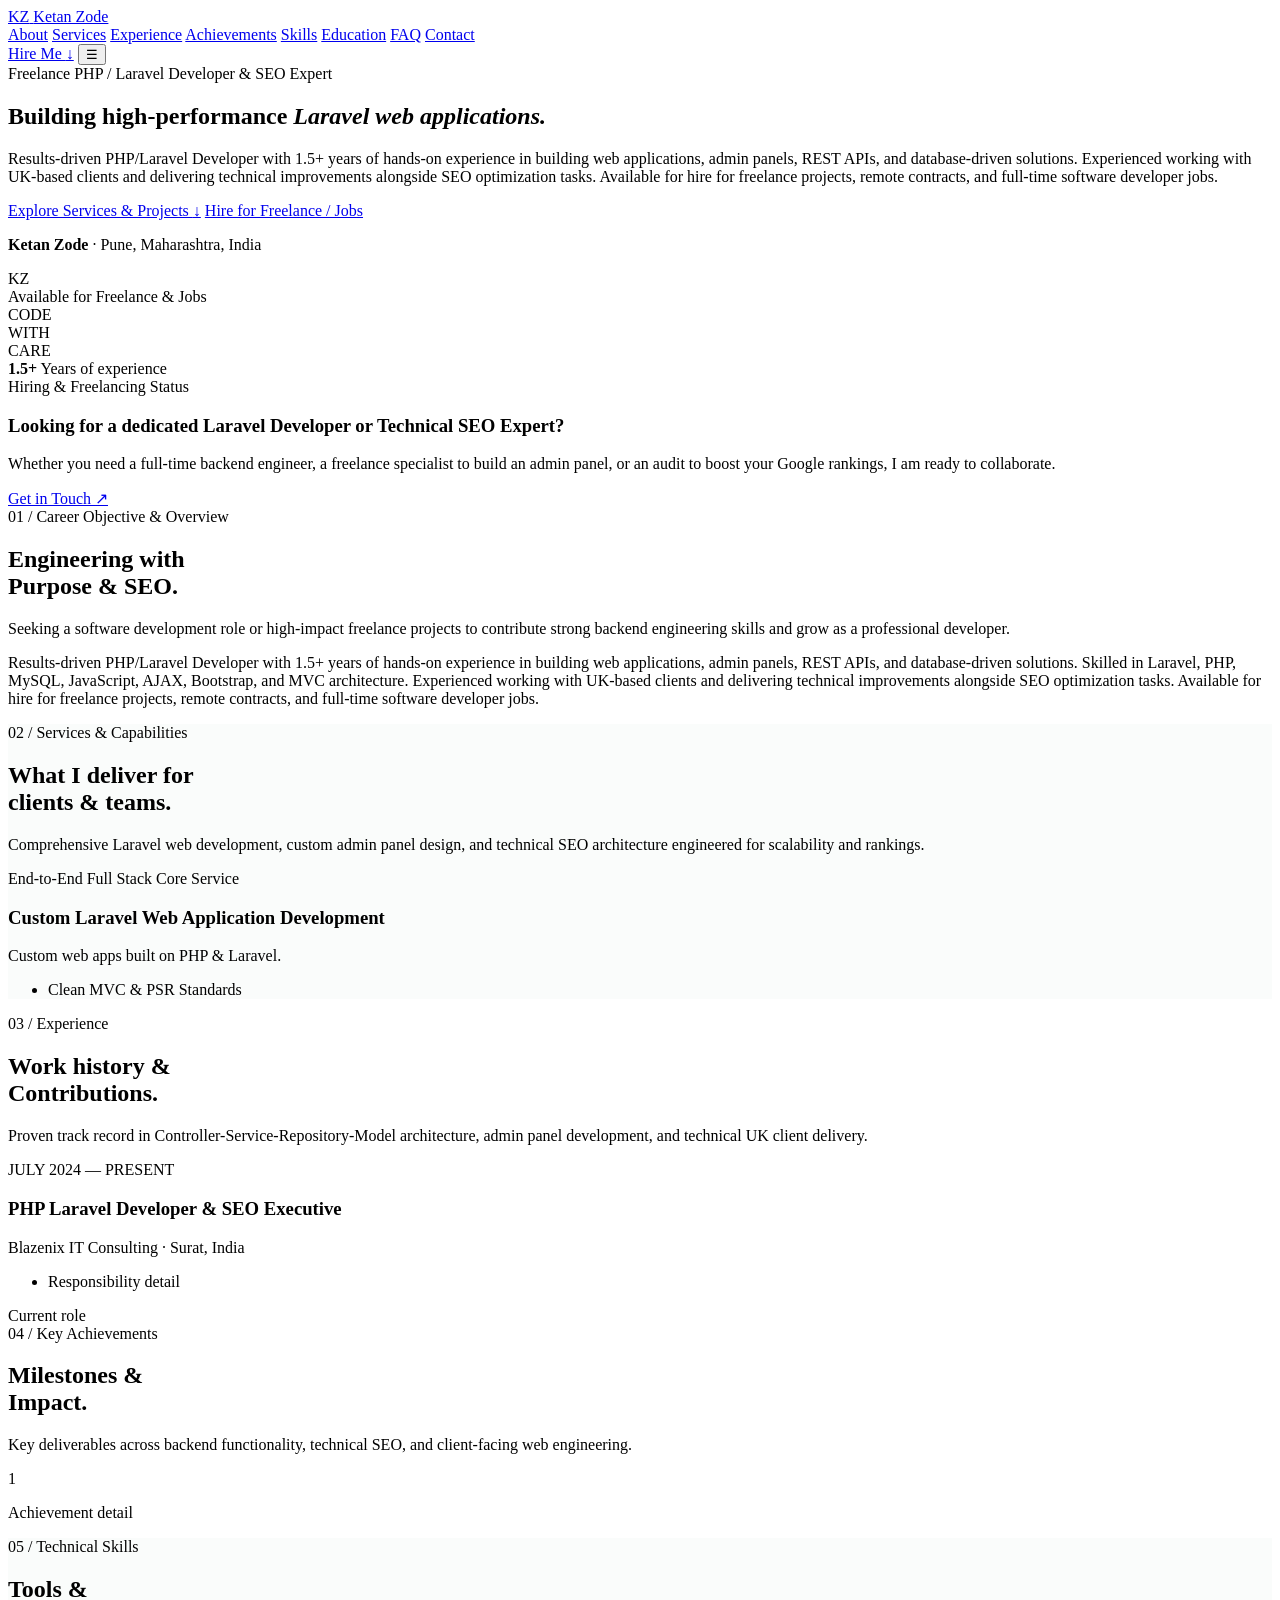
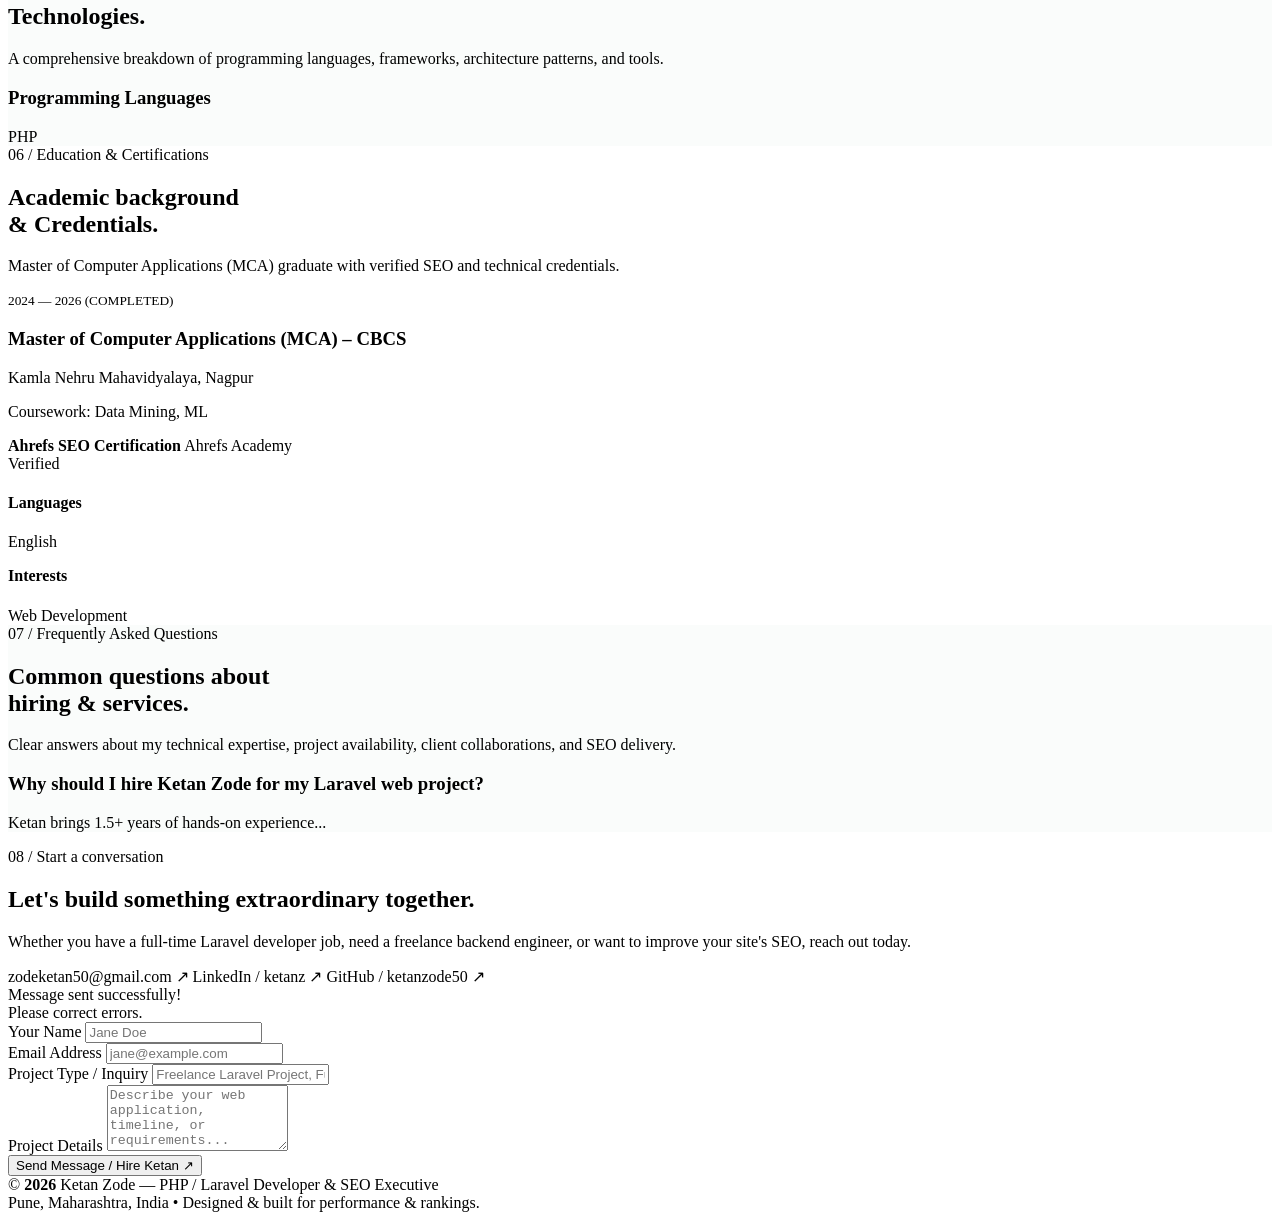
==== commit ecc1f091: "fix hire me btn" ====
--- a/src/main/resources/templates/index.html
+++ b/src/main/resources/templates/index.html
@@ -227,7 +227,7 @@
           <a href="#faq">FAQ</a>
           <a href="#contact">Contact</a>
         </div>
-        <a class="nav-cta" th:href="|mailto:${profile.email}|">Hire Me <span>↗</span></a>
+        <a class="nav-cta" href="#contact">Hire Me <span>↓</span></a>
         <button class="menu-button" id="menuButton" aria-label="Open navigation menu" aria-expanded="false">☰</button>
       </nav>
     </div>
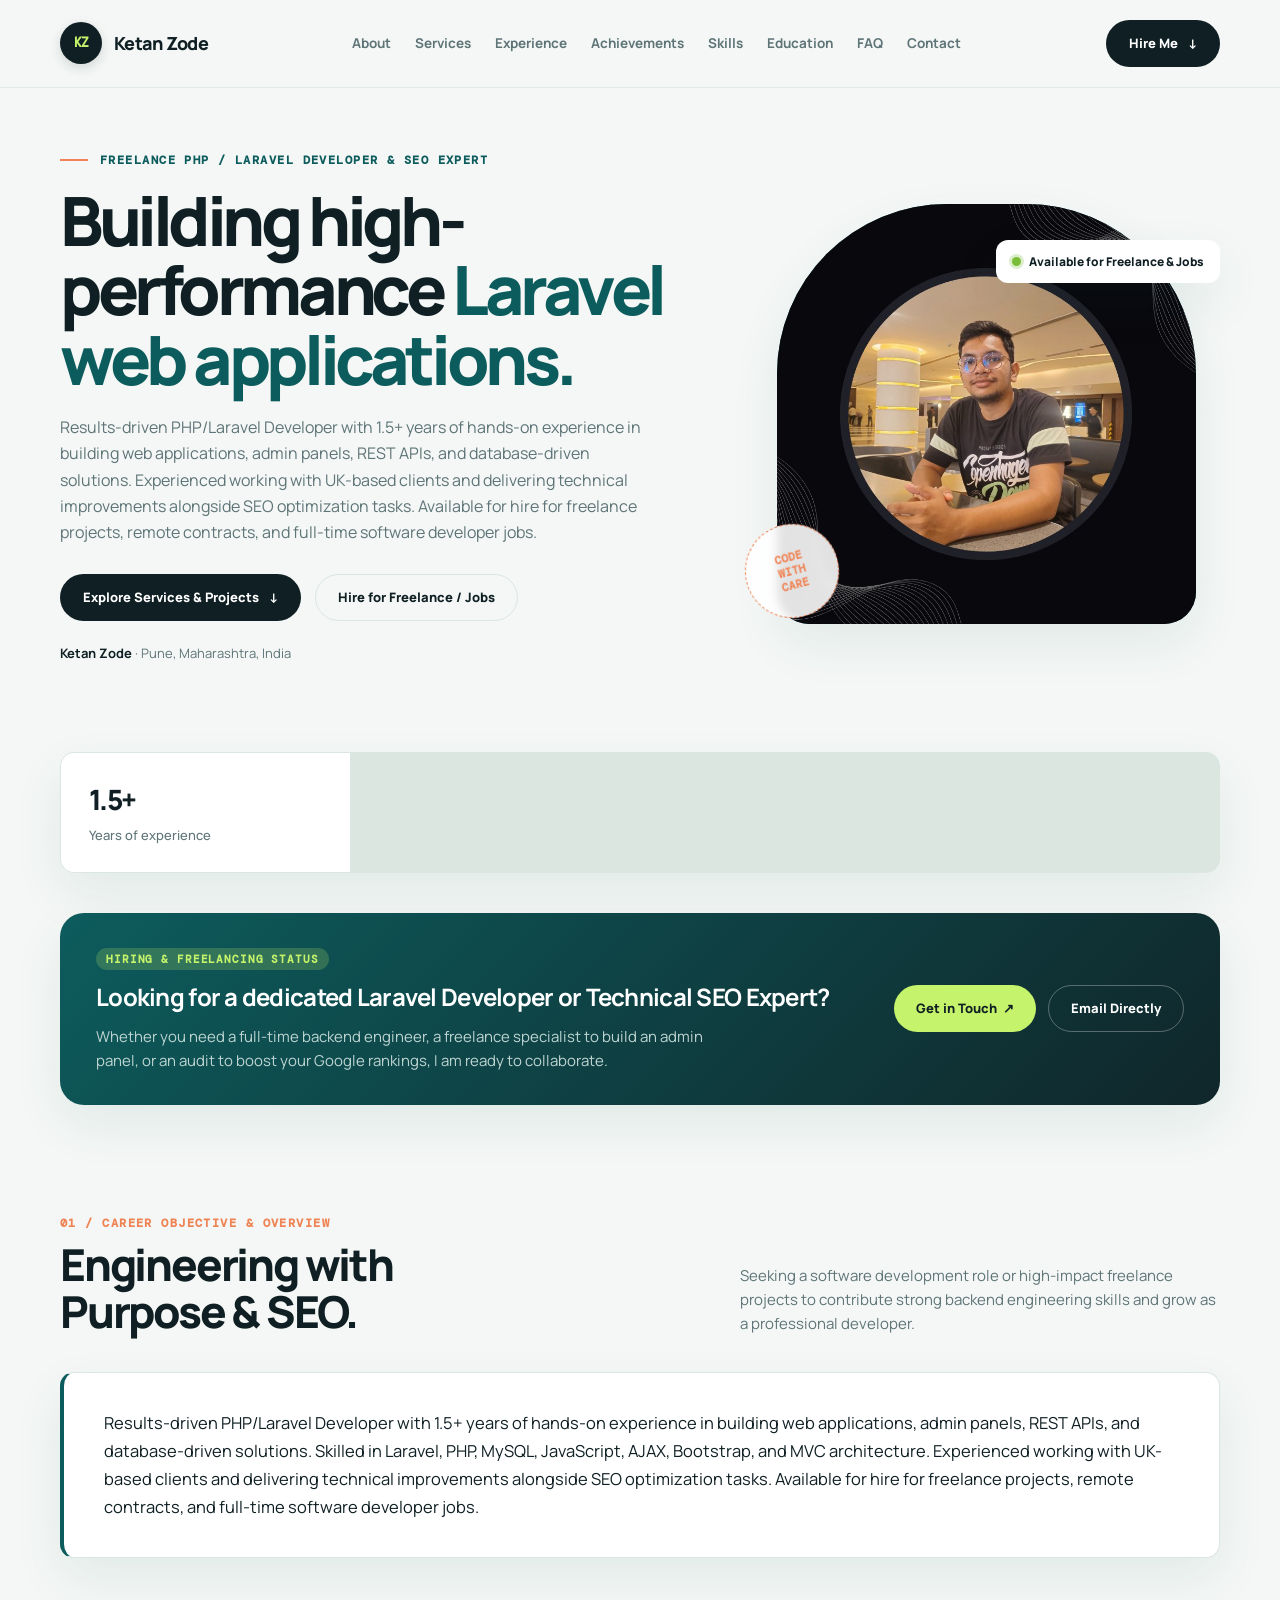
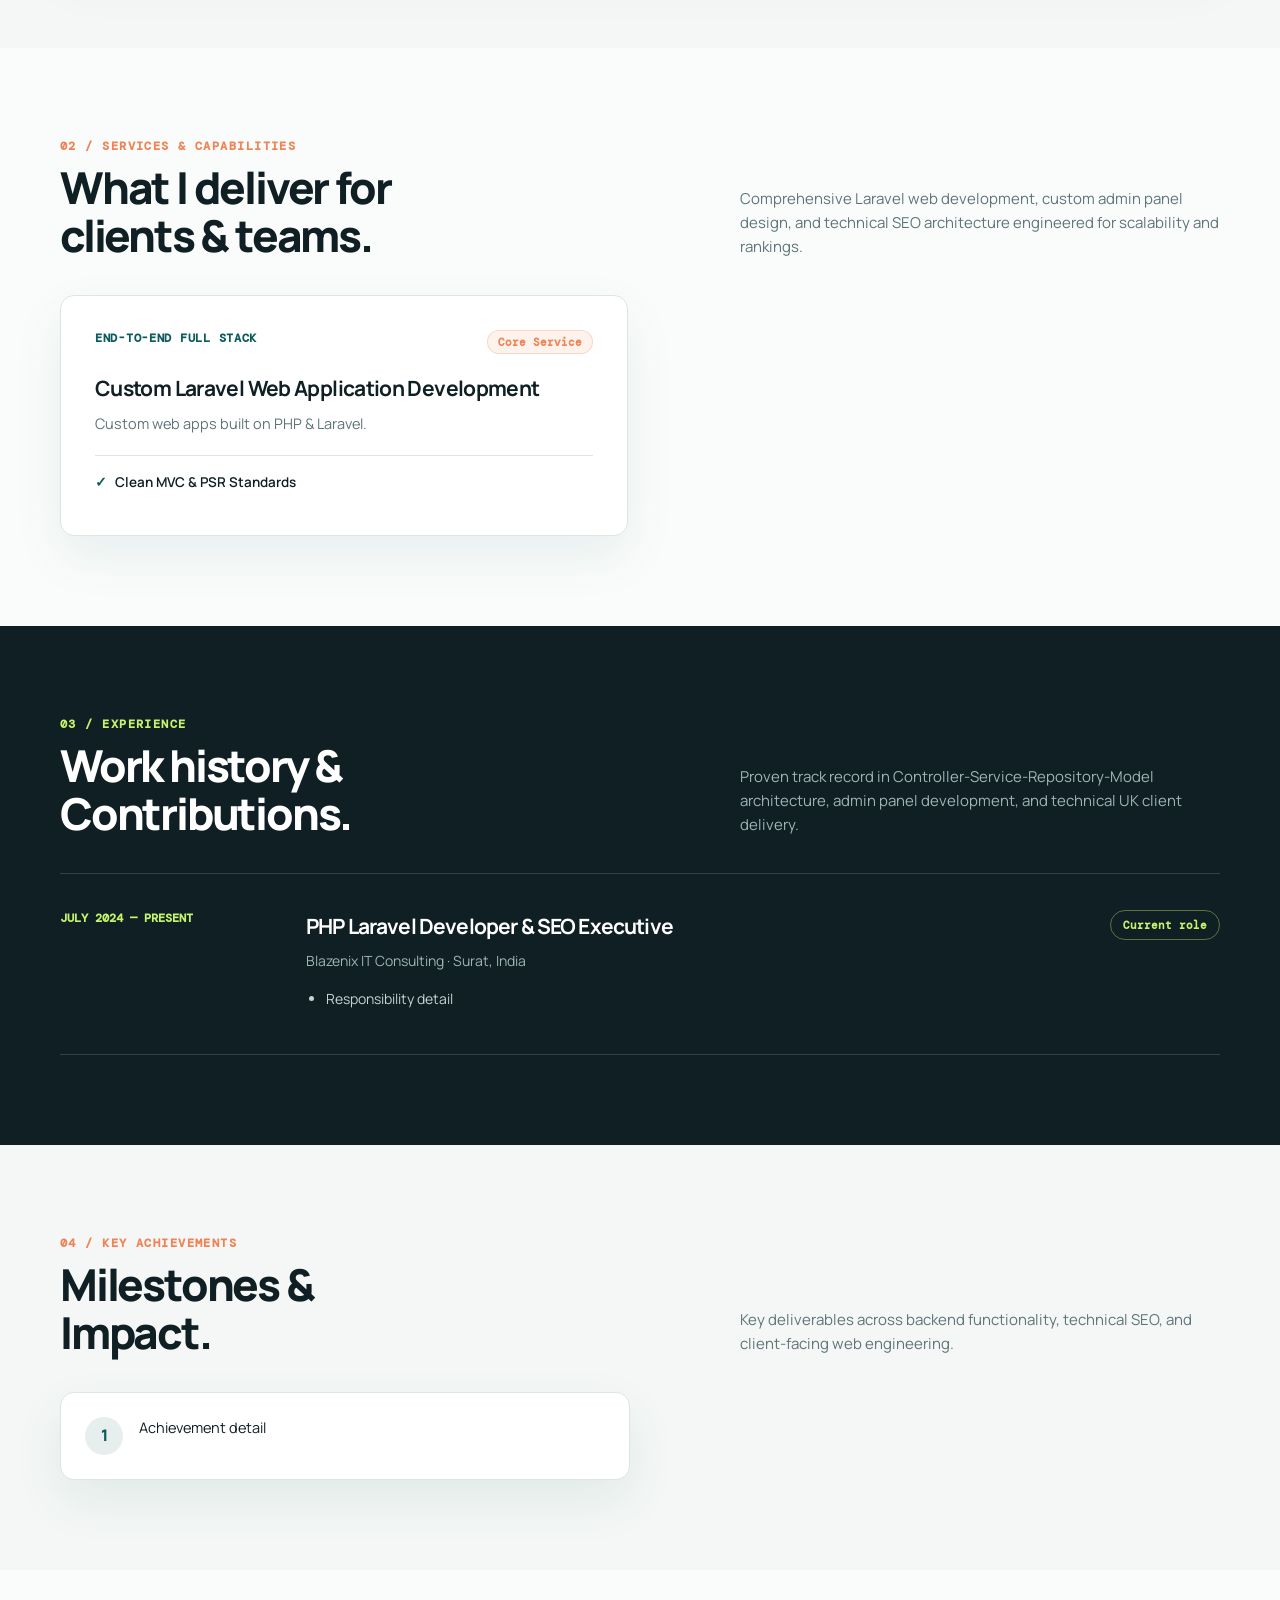
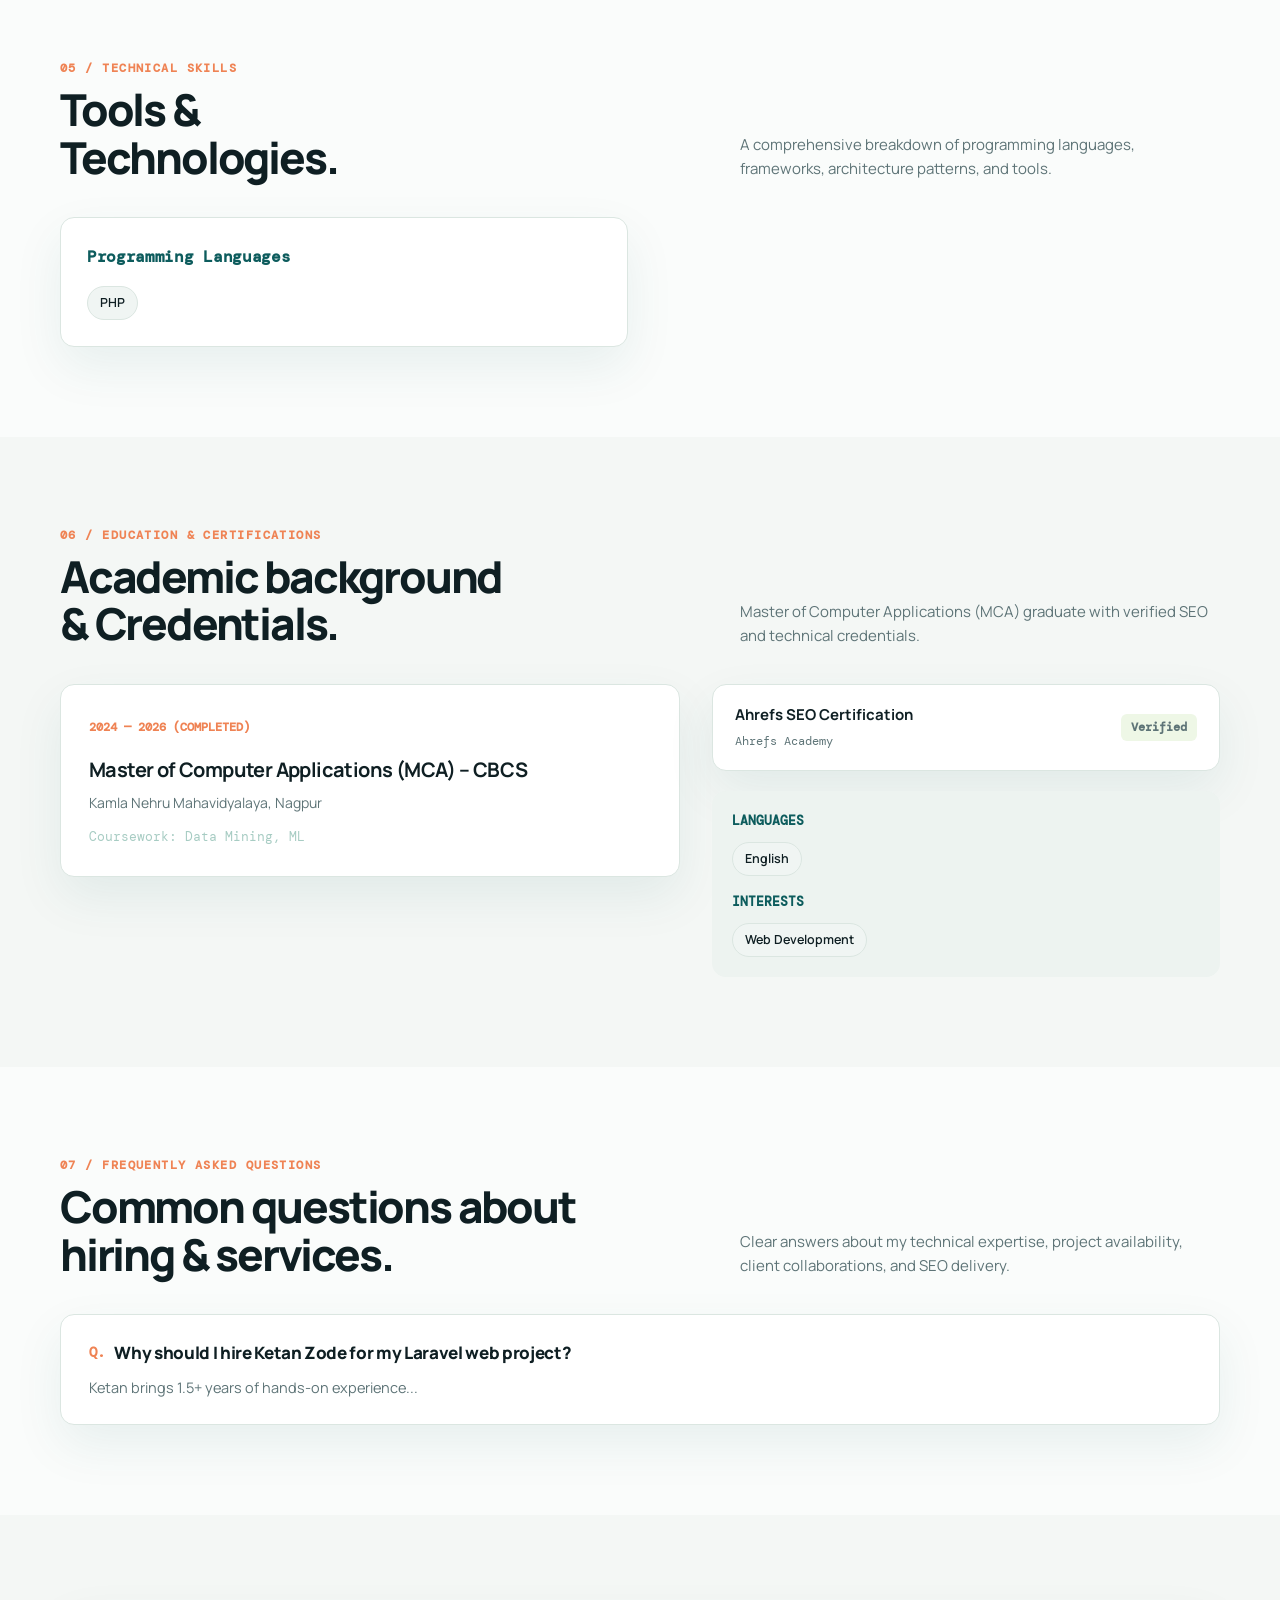
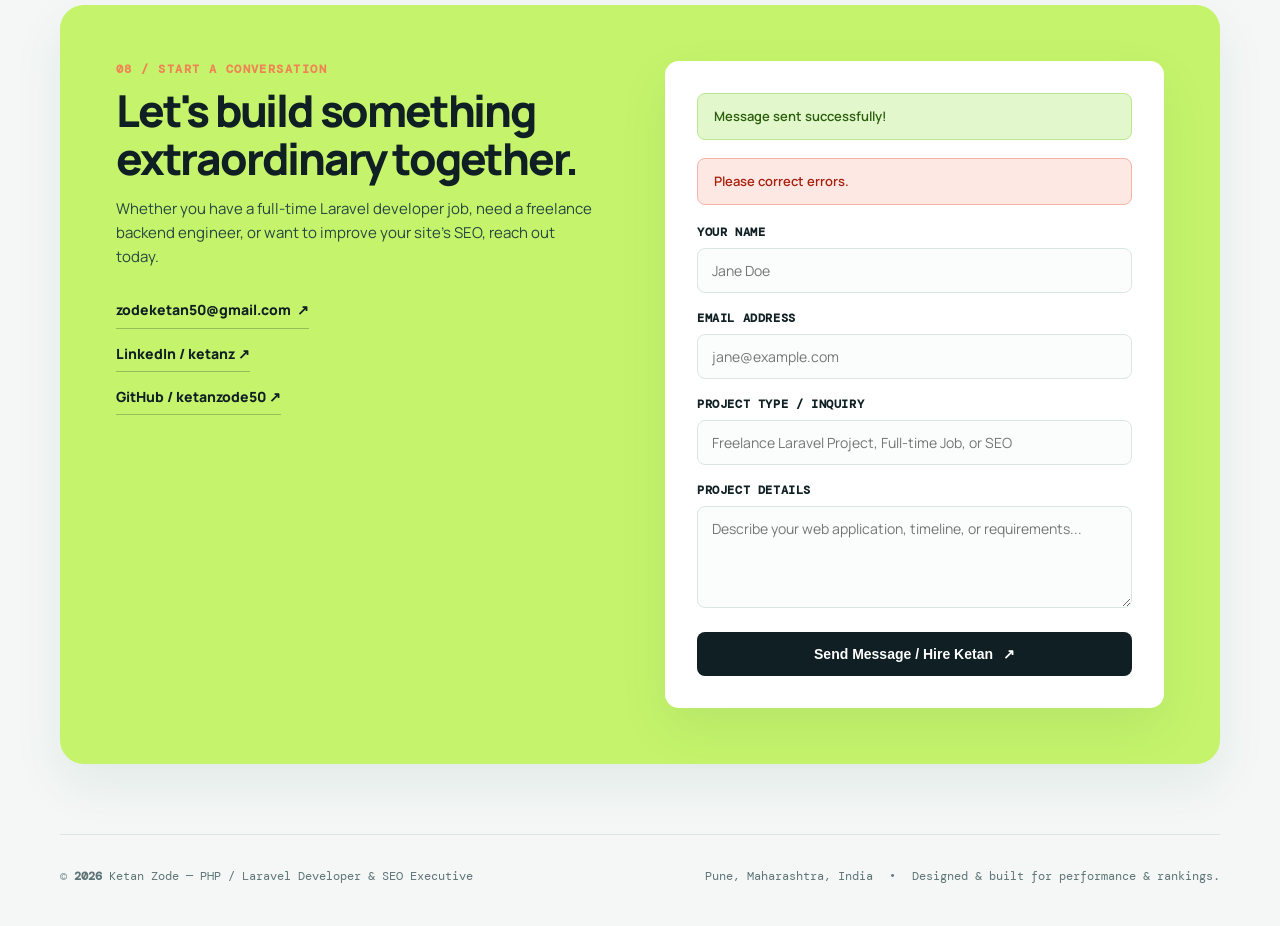
==== commit b89b0392: "Update Hero Image" ====
--- a/src/main/resources/templates/index.html
+++ b/src/main/resources/templates/index.html
@@ -18,6 +18,8 @@
   <meta property="og:url" content="https://ketanzode.github.io/">
   <meta property="og:title" content="Ketan Zode — Freelance PHP / Laravel Developer &amp; SEO Expert">
   <meta property="og:description" content="Results-driven PHP/Laravel developer specializing in full-stack web applications, dynamic admin panels, REST APIs, and technical SEO optimization. Available for freelance contracts &amp; developer jobs.">
+  <meta property="og:image" content="https://ketanzode.github.io/img/ketan-zode.jpg">
+  <meta property="og:image:alt" content="Ketan Zode — Freelance PHP / Laravel Developer &amp; SEO Expert">
   <meta property="og:site_name" content="Ketan Zode Portfolio">
   <meta property="profile:first_name" content="Ketan">
   <meta property="profile:last_name" content="Zode">
@@ -27,6 +29,7 @@
   <meta name="twitter:url" content="https://ketanzode.github.io/">
   <meta name="twitter:title" content="Ketan Zode — Freelance PHP / Laravel Developer &amp; SEO Expert">
   <meta name="twitter:description" content="Hire Ketan Zode for your next Laravel web project, admin dashboard, or technical SEO optimization.">
+  <meta name="twitter:image" content="https://ketanzode.github.io/img/ketan-zode.jpg">
 
   <!-- Google tag (gtag.js) -->
   <script async src="https://www.googletagmanager.com/gtag/js?id=G-EXXWQM4LXF"></script>
@@ -60,6 +63,7 @@
         "givenName": "Ketan",
         "familyName": "Zode",
         "url": "https://ketanzode.github.io/",
+        "image": "https://ketanzode.github.io/img/ketan-zode.jpg",
         "email": "zodeketan50@gmail.com",
         "jobTitle": "PHP Laravel Developer & SEO Executive",
         "description": "Results-driven PHP/Laravel Developer with 1.5+ years of hands-on experience in building web applications, admin panels, REST APIs, and database-driven solutions.",
@@ -95,7 +99,7 @@
         "name": "Ketan Zode — Laravel Web Development & Technical SEO Services",
         "url": "https://ketanzode.github.io/",
         "priceRange": "$$",
-        "image": "https://ketanzode.github.io/",
+        "image": "https://ketanzode.github.io/img/ketan-zode.jpg",
         "founder": { "@id": "https://ketanzode.github.io/#person" },
         "areaServed": [
           { "@type": "Country", "name": "United Kingdom" },
@@ -258,7 +262,7 @@
         </div>
         <div class="portrait-wrap">
           <div class="portrait">
-            <div class="initials" th:text="${profile.initials}">KZ</div>
+            <img th:src="@{/img/ketan-zode.jpg}" src="/img/ketan-zode.jpg" alt="Ketan Zode — Freelance PHP / Laravel Developer &amp; SEO Expert" class="portrait-img" width="800" height="800" fetchpriority="high">
           </div>
           <div class="availability">
             <i></i> <span>Available for Freelance &amp; Jobs</span>
--- a/css/portfolio.css
+++ b/css/portfolio.css
@@ -0,0 +1,354 @@
+:root {
+  --ink: #0f1f23;
+  --ink-secondary: #162f35;
+  --muted: #5e7477;
+  --paper: #f4f7f5;
+  --card: #ffffff;
+  --line: #dbe6e1;
+  --mint: #c5f36b;
+  --mint-dark: #a8df45;
+  --teal: #0d5c5d;
+  --teal-light: #15797a;
+  --orange: #ef8354;
+  --orange-light: #fcece5;
+  --shadow: 0 20px 50px rgba(13, 92, 93, 0.08);
+  --shadow-hover: 0 28px 60px rgba(13, 92, 93, 0.16);
+  --radius-lg: 24px;
+  --radius-md: 14px;
+  --radius-pill: 999px;
+  --font-sans: "Manrope", -apple-system, BlinkMacSystemFont, "Segoe UI", Roboto, sans-serif;
+  --font-mono: "DM Mono", ui-monospace, SFMono-Regular, Menlo, monospace;
+}
+
+* { box-sizing: border-box; }
+html { scroll-behavior: smooth; }
+body {
+  margin: 0;
+  background: var(--paper);
+  color: var(--ink);
+  font-family: var(--font-sans);
+  line-height: 1.6;
+  -webkit-font-smoothing: antialiased;
+}
+a { color: inherit; text-decoration: none; transition: color 0.2s ease; }
+.shell { width: min(1160px, calc(100% - 48px)); margin: auto; }
+
+/* Header & Navigation */
+.topbar {
+  padding: 20px 0;
+  position: sticky;
+  top: 0;
+  background: rgba(244, 247, 245, 0.94);
+  backdrop-filter: blur(12px);
+  z-index: 100;
+  border-bottom: 1px solid rgba(219, 230, 225, 0.7);
+}
+
+nav { display: flex; align-items: center; justify-content: space-between; }
+.brand { display: flex; align-items: center; gap: 12px; font-weight: 800; letter-spacing: -0.04em; font-size: 18px; }
+.brand-mark {
+  display: grid; place-items: center; width: 42px; height: 42px; border-radius: 50%;
+  background: var(--ink); color: var(--mint); font-family: var(--font-mono); font-size: 13px; font-weight: 700;
+  box-shadow: 0 4px 12px rgba(15, 31, 35, 0.15);
+}
+.nav-links { display: flex; gap: 24px; color: var(--muted); font-size: 13.5px; font-weight: 700; flex-wrap: wrap; }
+.nav-links a:hover { color: var(--teal); }
+.nav-cta, .button {
+  display: inline-flex; align-items: center; gap: 10px; border-radius: var(--radius-pill);
+  padding: 12px 22px; background: var(--ink); color: white; font-size: 13px; font-weight: 800;
+  transition: transform 0.2s ease, background 0.2s ease, box-shadow 0.2s ease;
+  border: 1px solid transparent; cursor: pointer;
+}
+.nav-cta:hover, .button:hover {
+  transform: translateY(-2px); background: var(--teal); box-shadow: 0 8px 24px rgba(13, 92, 93, 0.25);
+}
+.button.light { background: transparent; border: 1px solid var(--line); color: var(--ink); }
+.button.light:hover { border-color: var(--ink); background: white; color: var(--ink); }
+.menu-button { display: none; border: 0; background: transparent; font-size: 26px; color: var(--ink); cursor: pointer; }
+
+/* Hero Section */
+.hero {
+  padding: 64px 0 76px;
+  display: grid;
+  grid-template-columns: 1.15fr 0.85fr;
+  gap: 60px;
+  align-items: center;
+}
+.eyebrow {
+  display: flex; align-items: center; gap: 12px; color: var(--teal);
+  font: 600 12px var(--font-mono); text-transform: uppercase; letter-spacing: 0.12em;
+}
+.eyebrow span { width: 28px; height: 2px; background: var(--orange); }
+h1 {
+  max-width: 740px; margin: 18px 0 20px;
+  font-size: clamp(38px, 5.5vw, 68px); line-height: 1.02; letter-spacing: -0.065em; font-weight: 800;
+}
+h1 em { color: var(--teal); font-style: normal; }
+.hero-copy { max-width: 600px; color: var(--muted); font-size: 16px; line-height: 1.65; margin: 0; }
+.hero-actions { display: flex; gap: 14px; margin-top: 28px; align-items: center; flex-wrap: wrap; }
+.hero-note { margin-top: 22px; color: var(--muted); font-size: 13px; }
+.hero-note strong { color: var(--ink); }
+
+.portrait-wrap { position: relative; padding: 24px; }
+.portrait {
+  position: relative; min-height: 420px; display: grid; place-items: center; overflow: hidden;
+  border-radius: 170px 170px 32px 32px; background: linear-gradient(145deg, #0d5c5d, #083b3c); box-shadow: var(--shadow);
+}
+.portrait-img {
+  width: 100%;
+  height: 100%;
+  min-height: 420px;
+  max-height: 480px;
+  object-fit: cover;
+  object-position: center;
+  display: block;
+  position: relative;
+  z-index: 1;
+  transition: transform 0.4s ease;
+}
+.portrait:hover .portrait-img {
+  transform: scale(1.02);
+}
+.portrait:has(.portrait-img):before,
+.portrait:has(.portrait-img):after {
+  display: none;
+}
+.portrait:before {
+  content: ""; position: absolute; width: 320px; height: 320px;
+  border: 1px solid rgba(197, 243, 107, 0.35); border-radius: 50%;
+  animation: pulseRing 8s ease-in-out infinite;
+}
+@keyframes pulseRing {
+  0%, 100% { transform: scale(1); opacity: 0.35; }
+  50% { transform: scale(1.08); opacity: 0.6; }
+}
+.portrait:after {
+  content: "KZ"; position: absolute; right: 28px; bottom: 18px; color: rgba(255, 255, 255, 0.12);
+  font-size: 120px; font-weight: 800; letter-spacing: -0.12em; pointer-events: none;
+}
+.initials { z-index: 1; color: var(--mint); font-size: 110px; font-weight: 800; letter-spacing: -0.12em; }
+.availability {
+  position: absolute; right: 0; top: 60px; display: flex; align-items: center; gap: 8px;
+  padding: 12px 16px; background: white; border-radius: 12px; box-shadow: var(--shadow); font-size: 12px; font-weight: 800;
+  z-index: 2;
+}
+.availability i {
+  width: 9px; height: 9px; border-radius: 50%; background: #79bd39;
+  box-shadow: 0 0 0 3px rgba(121, 189, 57, 0.25);
+}
+.stamp {
+  position: absolute; left: -8px; bottom: 30px; width: 94px; height: 94px; display: grid; place-items: center;
+  border: 1px dashed var(--orange); border-radius: 50%; color: var(--orange); font: 600 11px var(--font-mono);
+  text-align: center; transform: rotate(-15deg); background: rgba(255, 255, 255, 0.88); backdrop-filter: blur(4px);
+  z-index: 2;
+}
+
+/* Stats */
+.stats {
+  display: grid; grid-template-columns: repeat(4, 1fr); gap: 1px;
+  background: var(--line); border: 1px solid var(--line); border-radius: var(--radius-md);
+  overflow: hidden; box-shadow: var(--shadow);
+}
+.stat { padding: 24px 28px; background: var(--card); }
+.stat strong { display: block; font-size: 28px; letter-spacing: -0.06em; font-weight: 800; }
+.stat span { color: var(--muted); font-size: 13px; font-weight: 500; }
+
+/* Sections Common */
+section { padding: 90px 0; }
+.section-head { display: flex; justify-content: space-between; align-items: flex-end; margin-bottom: 36px; }
+.section-label { color: var(--orange); font: 600 12px var(--font-mono); text-transform: uppercase; letter-spacing: 0.12em; }
+h2 { margin: 10px 0 0; font-size: clamp(30px, 3.8vw, 44px); line-height: 1.08; letter-spacing: -0.05em; font-weight: 800; }
+.section-intro { max-width: 480px; color: var(--muted); font-size: 15px; margin: 0; }
+
+/* Hire Banner */
+.hire-banner {
+  margin: 40px 0 20px;
+  padding: 32px 36px;
+  border-radius: var(--radius-lg);
+  background: linear-gradient(135deg, #0d5c5d 0%, #10262a 100%);
+  color: white;
+  display: flex;
+  justify-content: space-between;
+  align-items: center;
+  gap: 28px;
+  box-shadow: var(--shadow);
+}
+.hire-content h3 { margin: 8px 0; font-size: 24px; letter-spacing: -0.03em; }
+.hire-content p { margin: 0; color: #bed5d2; font-size: 15px; max-width: 650px; }
+.hire-badge {
+  display: inline-block; padding: 4px 10px; border-radius: var(--radius-pill);
+  background: rgba(197, 243, 107, 0.2); color: var(--mint); font: 600 11px var(--font-mono);
+  text-transform: uppercase; letter-spacing: 0.08em;
+}
+.hire-actions { display: flex; gap: 12px; flex-shrink: 0; }
+.hire-btn-mint {
+  background: var(--mint); color: var(--ink); padding: 13px 22px; border-radius: var(--radius-pill);
+  font-weight: 800; font-size: 13px; display: inline-flex; align-items: center; gap: 6px;
+}
+.hire-btn-mint:hover { background: #b0e848; transform: translateY(-2px); }
+
+/* Services Grid */
+.services-grid { display: grid; grid-template-columns: repeat(2, 1fr); gap: 24px; }
+.service-card {
+  padding: 34px; background: white; border: 1px solid var(--line); border-radius: var(--radius-md);
+  box-shadow: var(--shadow); transition: transform 0.2s ease, box-shadow 0.2s ease;
+  display: flex; flex-direction: column; justify-content: space-between;
+}
+.service-card:hover { transform: translateY(-4px); box-shadow: var(--shadow-hover); }
+.service-header { display: flex; justify-content: space-between; align-items: flex-start; margin-bottom: 14px; }
+.service-card h3 { margin: 0 0 6px; font-size: 21px; letter-spacing: -0.03em; color: var(--ink); }
+.service-tagline { color: var(--teal); font: 600 12px var(--font-mono); text-transform: uppercase; letter-spacing: 0.06em; margin-bottom: 12px; }
+.service-card p { color: var(--muted); font-size: 14.5px; line-height: 1.6; margin: 0 0 20px; }
+.service-badge {
+  padding: 4px 10px; border-radius: var(--radius-pill); font: 600 11px var(--font-mono);
+  background: #fdf2ec; color: var(--orange); border: 1px solid rgba(239, 131, 84, 0.25);
+}
+.service-features { list-style: none; padding: 0; margin: 0; border-top: 1px solid var(--line); padding-top: 16px; }
+.service-features li {
+  display: flex; align-items: center; gap: 8px; font-size: 13.5px; color: var(--ink); margin-bottom: 8px; font-weight: 600;
+}
+.service-features li:before { content: "✓"; color: var(--teal); font-weight: 800; }
+
+/* Objective Section */
+.objective-card {
+  padding: 36px 40px; background: white; border: 1px solid var(--line); border-radius: var(--radius-md);
+  box-shadow: var(--shadow); border-left: 4px solid var(--teal);
+}
+.objective-text { font-size: 16.5px; line-height: 1.7; color: var(--ink); margin: 0; }
+
+/* Experience Section (Dark theme) */
+.experience { background: var(--ink); color: white; }
+.experience .section-label { color: var(--mint); }
+.experience .section-intro { color: #9eb5b4; }
+.timeline { border-top: 1px solid rgba(255, 255, 255, 0.15); }
+.role { display: grid; grid-template-columns: 210px 1fr 180px; gap: 36px; padding: 36px 0; border-bottom: 1px solid rgba(255, 255, 255, 0.15); }
+.role-date { color: var(--mint); font: 600 12px var(--font-mono); }
+.role h3 { margin: 0 0 6px; font-size: 21px; letter-spacing: -0.04em; }
+.role-company { color: #9eb5b4; font-size: 14px; }
+.role ul { margin: 16px 0 0; padding-left: 20px; color: #c4d4d2; font-size: 14px; }
+.role li { margin: 8px 0; line-height: 1.55; }
+.role-tag {
+  justify-self: end; align-self: start; padding: 7px 12px; color: var(--mint);
+  border: 1px solid rgba(197, 243, 107, 0.4); border-radius: var(--radius-pill); font: 600 11px var(--font-mono);
+}
+
+/* Achievements */
+.achievements-grid { display: grid; grid-template-columns: repeat(2, 1fr); gap: 20px; }
+.achievement-card {
+  display: flex; gap: 16px; padding: 24px; background: white; border: 1px solid var(--line);
+  border-radius: var(--radius-md); box-shadow: var(--shadow); align-items: flex-start;
+}
+.achievement-icon {
+  display: grid; place-items: center; width: 38px; height: 38px; border-radius: 50%;
+  background: rgba(13, 92, 93, 0.1); color: var(--teal); font-weight: 800; font-size: 16px; flex-shrink: 0;
+}
+.achievement-card p { margin: 0; font-size: 14.5px; line-height: 1.55; color: var(--ink); }
+
+/* Skills Matrix */
+.skills-matrix { display: grid; grid-template-columns: repeat(2, 1fr); gap: 24px; }
+.skill-category { padding: 26px; border: 1px solid var(--line); border-radius: var(--radius-md); background: white; box-shadow: var(--shadow); }
+.skill-category h3 { margin: 0 0 16px; font-size: 16px; color: var(--teal); font-family: var(--font-mono); letter-spacing: -0.02em; }
+.skill-pills { display: flex; flex-wrap: wrap; gap: 8px; }
+.skill-pill { padding: 6px 12px; border-radius: var(--radius-pill); background: #f0f5f3; color: var(--ink); font-size: 12.5px; font-weight: 600; border: 1px solid var(--line); }
+
+/* Education & Certifications */
+.edu-cert-grid { display: grid; grid-template-columns: 1.1fr 0.9fr; gap: 32px; }
+.education-card { padding: 28px; border-radius: var(--radius-md); background: var(--teal); color: white; box-shadow: var(--shadow); margin-bottom: 20px; }
+.education-card:last-child { background: white; color: var(--ink); border: 1px solid var(--line); }
+.education-card small { color: var(--mint); font: 600 12px var(--font-mono); }
+.education-card:last-child small { color: var(--orange); }
+.education-card h3 { margin: 16px 0 6px; font-size: 20px; letter-spacing: -0.03em; }
+.education-card p { margin: 0; color: #c9dbd6; font-size: 14px; }
+.education-card:last-child p { color: var(--muted); }
+.coursework { margin-top: 12px !important; font-size: 13px !important; color: #a7ccc3 !important; font-family: var(--font-mono); }
+
+.cert-card {
+  display: flex; align-items: center; justify-content: space-between; padding: 18px 22px;
+  background: white; border: 1px solid var(--line); border-radius: var(--radius-md); margin-bottom: 12px; box-shadow: var(--shadow);
+}
+.cert-card strong { display: block; font-size: 15px; }
+.cert-card span { font-size: 12px; color: var(--muted); font-family: var(--font-mono); }
+.cert-badge { padding: 4px 10px; border-radius: 6px; background: #eef7e6; color: #3b7b1b; font-size: 11px; font-weight: 700; font-family: var(--font-mono); }
+.meta-box { margin-top: 20px; padding: 20px; background: #edf3f0; border-radius: var(--radius-md); }
+.meta-box h4 { margin: 0 0 10px; font-size: 13px; font-family: var(--font-mono); text-transform: uppercase; color: var(--teal); }
+
+/* FAQ Section */
+.faq-grid { display: grid; grid-template-columns: 1fr; gap: 16px; margin-top: 24px; }
+.faq-card {
+  padding: 24px 28px; background: white; border: 1px solid var(--line); border-radius: var(--radius-md);
+  box-shadow: var(--shadow); transition: border-color 0.2s ease;
+}
+.faq-card:hover { border-color: var(--teal); }
+.faq-question { margin: 0 0 10px; font-size: 17px; font-weight: 800; color: var(--ink); letter-spacing: -0.02em; display: flex; align-items: center; gap: 10px; }
+.faq-question:before { content: "Q."; color: var(--orange); font-family: var(--font-mono); font-size: 14px; }
+.faq-answer { margin: 0; color: var(--muted); font-size: 14.5px; line-height: 1.65; }
+
+/* Contact Section */
+.contact { padding-bottom: 70px; }
+.contact-box {
+  display: grid; grid-template-columns: 1fr 1fr; gap: 50px; padding: 56px;
+  background: var(--mint); border-radius: var(--radius-lg); box-shadow: var(--shadow); align-items: start;
+}
+.contact-info h2 { max-width: 480px; }
+.contact-info p { max-width: 480px; color: #27473f; font-size: 15px; }
+.contact-links { display: flex; flex-direction: column; gap: 14px; margin-top: 30px; color: var(--ink); font-size: 14px; font-weight: 800; }
+.contact-links a { padding-bottom: 6px; border-bottom: 1px solid rgba(15, 31, 35, 0.25); display: inline-flex; align-items: center; gap: 6px; width: fit-content; }
+.contact-links a:hover { color: var(--teal); border-bottom-color: var(--teal); }
+
+/* Form */
+.contact-form { background: white; padding: 32px; border-radius: var(--radius-md); box-shadow: var(--shadow); }
+.form-group { margin-bottom: 16px; }
+.form-group label { display: block; font-size: 12px; font-weight: 700; font-family: var(--font-mono); text-transform: uppercase; color: var(--ink); margin-bottom: 6px; letter-spacing: 0.05em; }
+.form-control {
+  width: 100%; padding: 12px 14px; border: 1px solid var(--line); border-radius: 8px;
+  font-family: var(--font-sans); font-size: 14px; color: var(--ink); background: #fbfdfc;
+  transition: border-color 0.2s ease, box-shadow 0.2s ease;
+}
+.form-control:focus { outline: none; border-color: var(--teal); box-shadow: 0 0 0 3px rgba(13, 92, 93, 0.12); background: white; }
+textarea.form-control { resize: vertical; min-height: 90px; }
+.form-error { color: #d9381e; font-size: 12px; margin-top: 4px; font-weight: 600; }
+.alert { padding: 12px 16px; border-radius: 8px; margin-bottom: 18px; font-size: 13px; font-weight: 600; }
+.alert-success { background: #e2f7cb; color: #2b5e0c; border: 1px solid #bce68f; }
+.alert-danger { background: #fde8e4; color: #a8200d; border: 1px solid #f6b3a7; }
+.btn-submit {
+  width: 100%; justify-content: center; background: var(--ink); color: white; padding: 14px;
+  border: 0; border-radius: 8px; font-weight: 800; font-size: 14px; cursor: pointer; transition: background 0.2s ease;
+}
+.btn-submit:hover { background: var(--teal); }
+
+/* Footer */
+footer { display: flex; justify-content: space-between; padding: 32px 0 40px; border-top: 1px solid var(--line); color: var(--muted); font-size: 12px; align-items: center; }
+footer span { font-family: var(--font-mono); }
+.footer-meta { display: flex; gap: 16px; align-items: center; }
+
+/* Responsive */
+@media (max-width: 900px) {
+  .contact-box, .edu-cert-grid, .skills-matrix, .achievements-grid, .services-grid { grid-template-columns: 1fr; gap: 24px; }
+  .hire-banner { flex-direction: column; align-items: flex-start; }
+}
+
+@media (max-width: 780px) {
+  .shell { width: min(100% - 32px, 560px); }
+  .nav-links, .nav-cta { display: none; }
+  .menu-button { display: block; }
+  nav.open { align-items: flex-start; }
+  nav.open .nav-links {
+    display: flex; position: absolute; top: 75px; left: 16px; right: 16px; z-index: 50;
+    flex-direction: column; gap: 0; padding: 16px; background: white; border-radius: 14px;
+    box-shadow: var(--shadow-hover); border: 1px solid var(--line);
+  }
+  nav.open .nav-links a { padding: 14px 10px; border-bottom: 1px solid var(--line); }
+  nav.open .nav-links a:last-child { border-bottom: 0; }
+  .hero { grid-template-columns: 1fr; gap: 40px; padding: 45px 0 65px; }
+  .portrait-wrap { max-width: 390px; width: 100%; margin: auto; }
+  .portrait { min-height: 320px; }
+  .portrait-img { min-height: 320px; }
+  .stats { grid-template-columns: repeat(2, 1fr); }
+  .stat { padding: 18px; }
+  section { padding: 64px 0; }
+  .section-head { display: block; }
+  .section-intro { margin-top: 16px; }
+  .role { grid-template-columns: 1fr; gap: 12px; }
+  .role-tag { justify-self: start; margin-top: 10px; }
+  footer { flex-direction: column; gap: 12px; text-align: center; }
+}
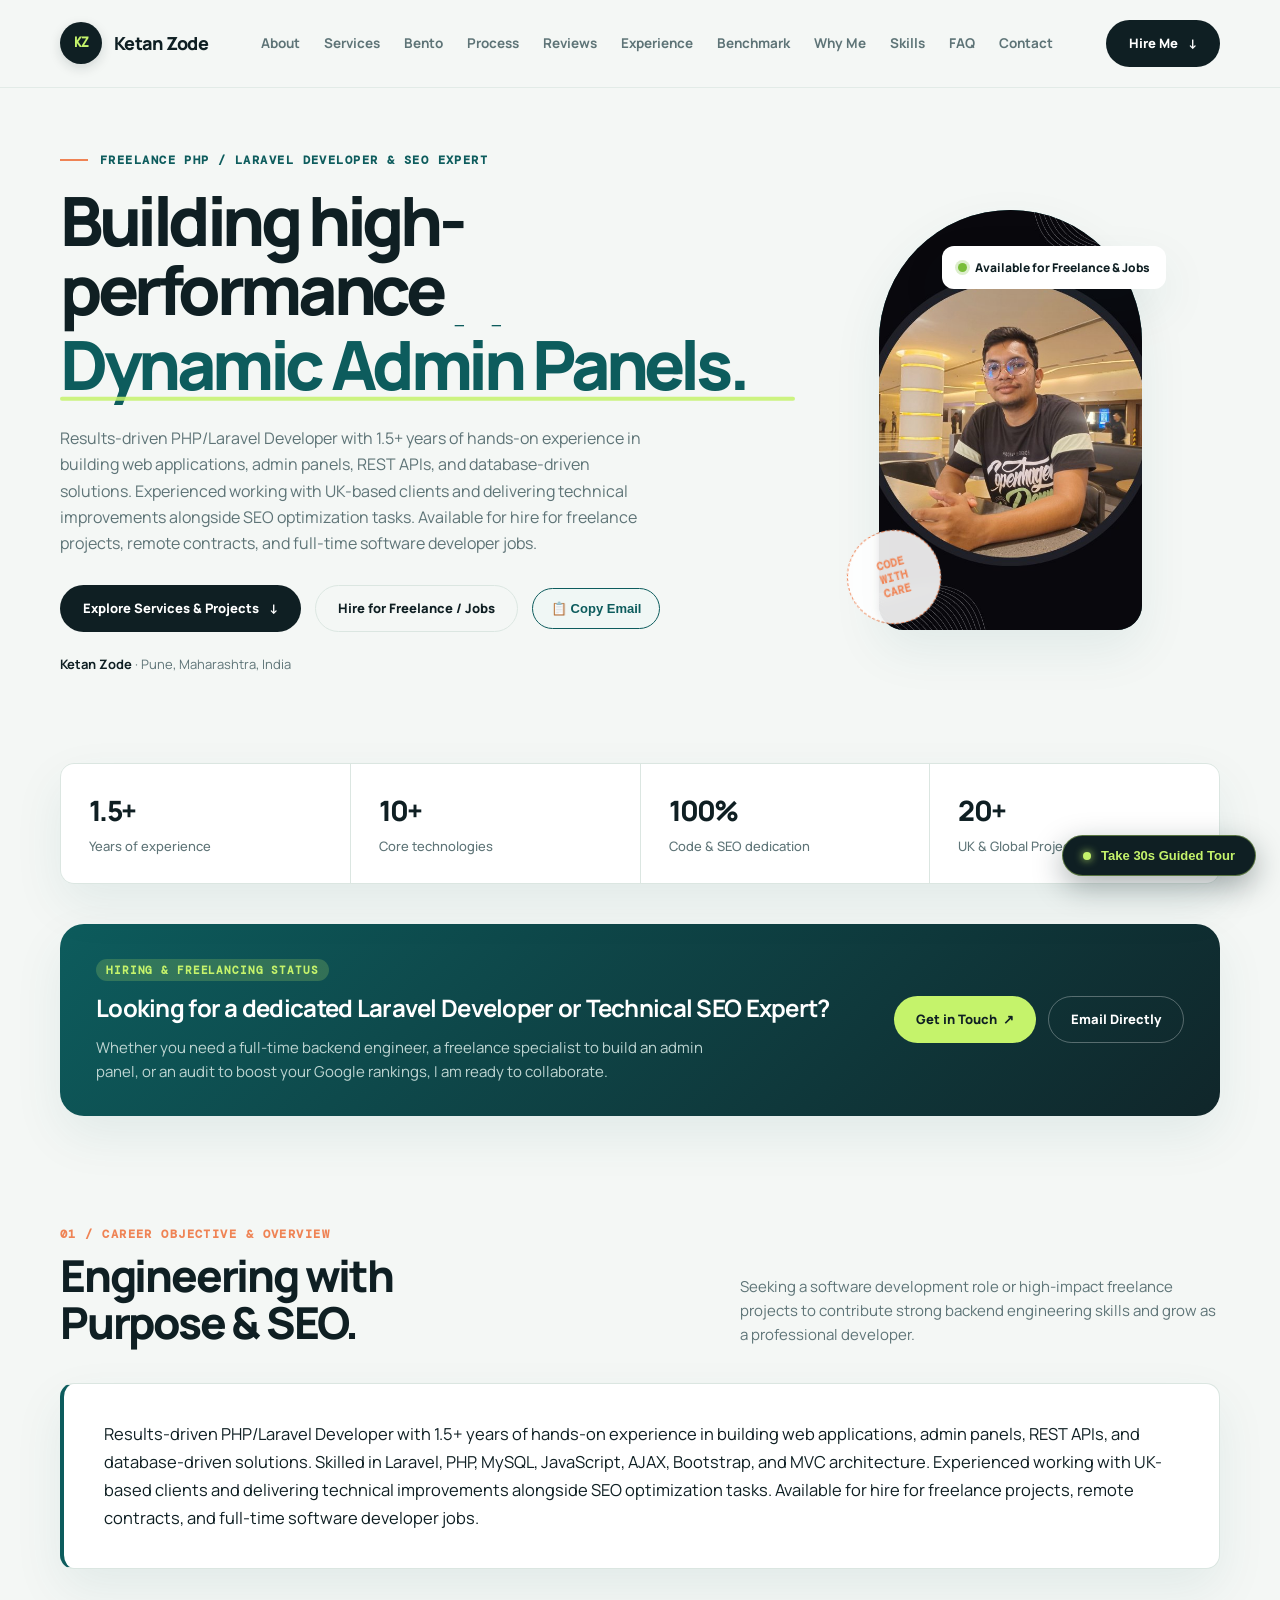
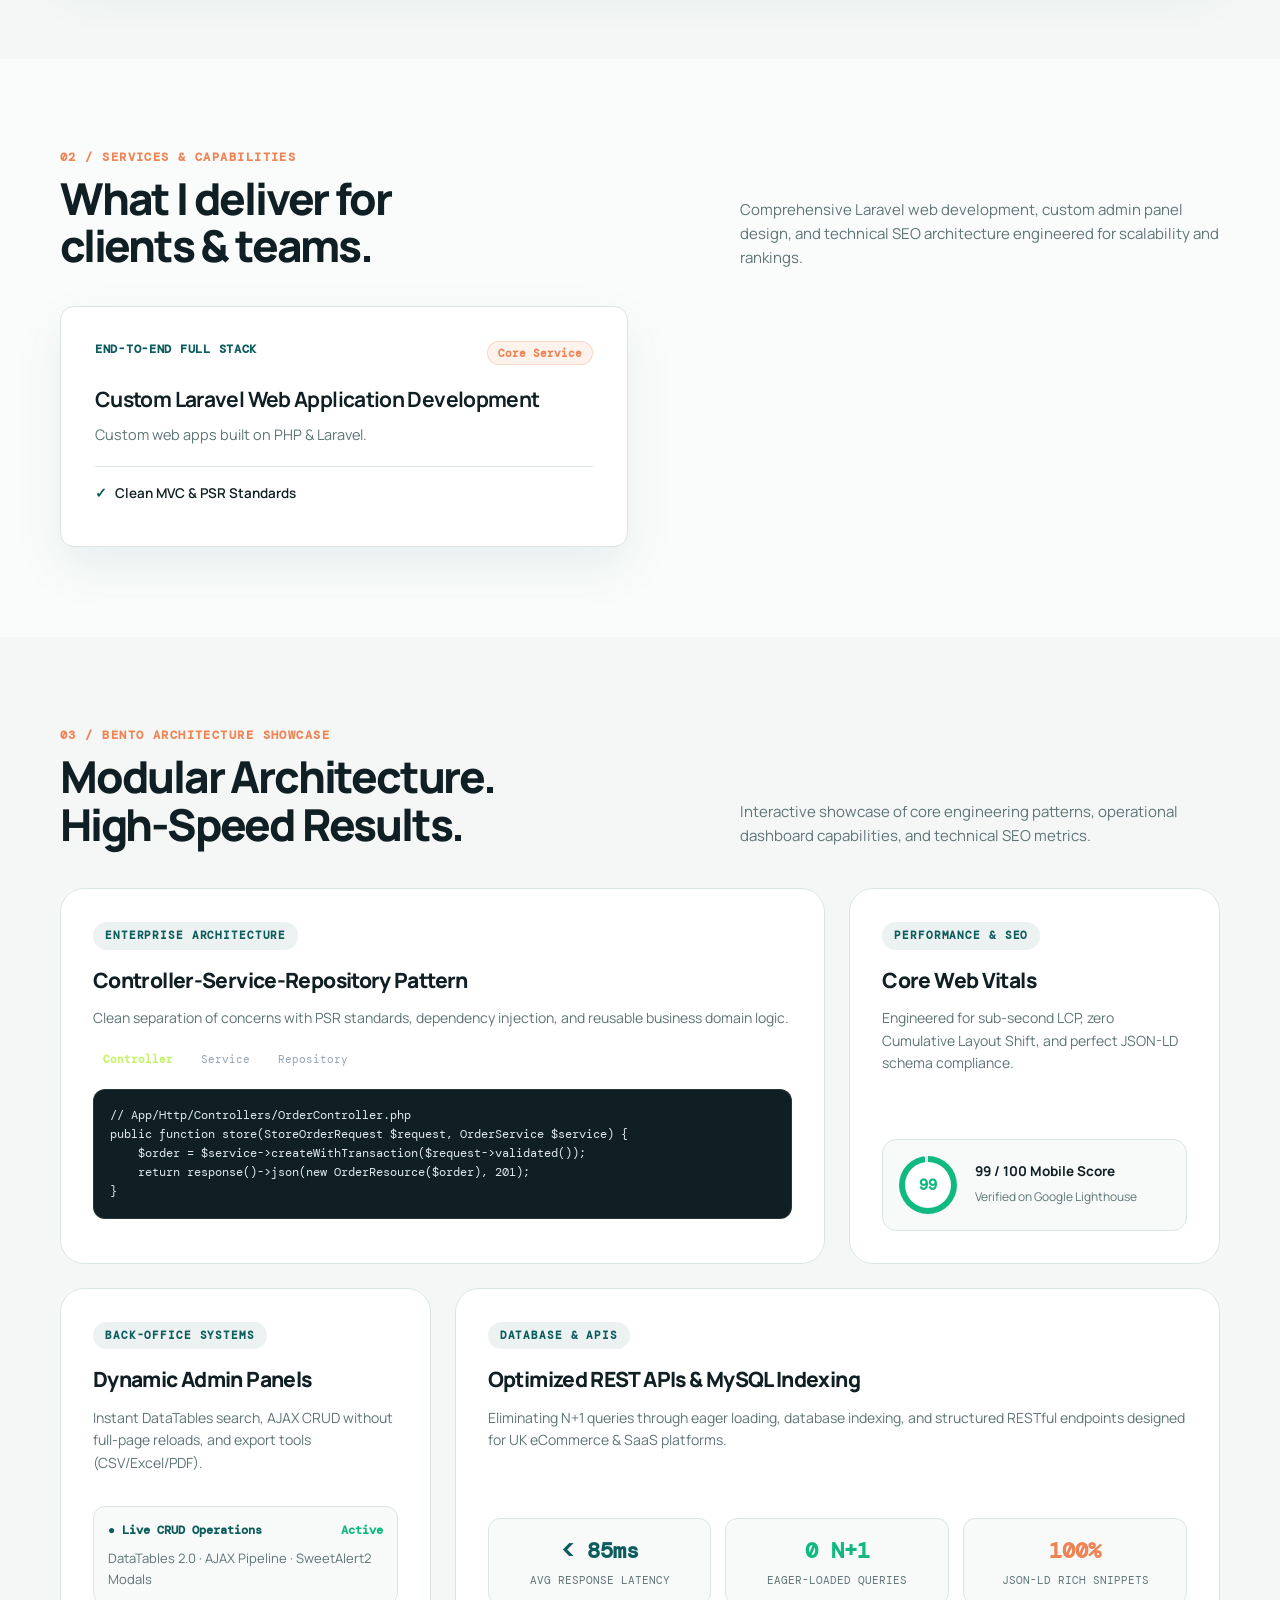
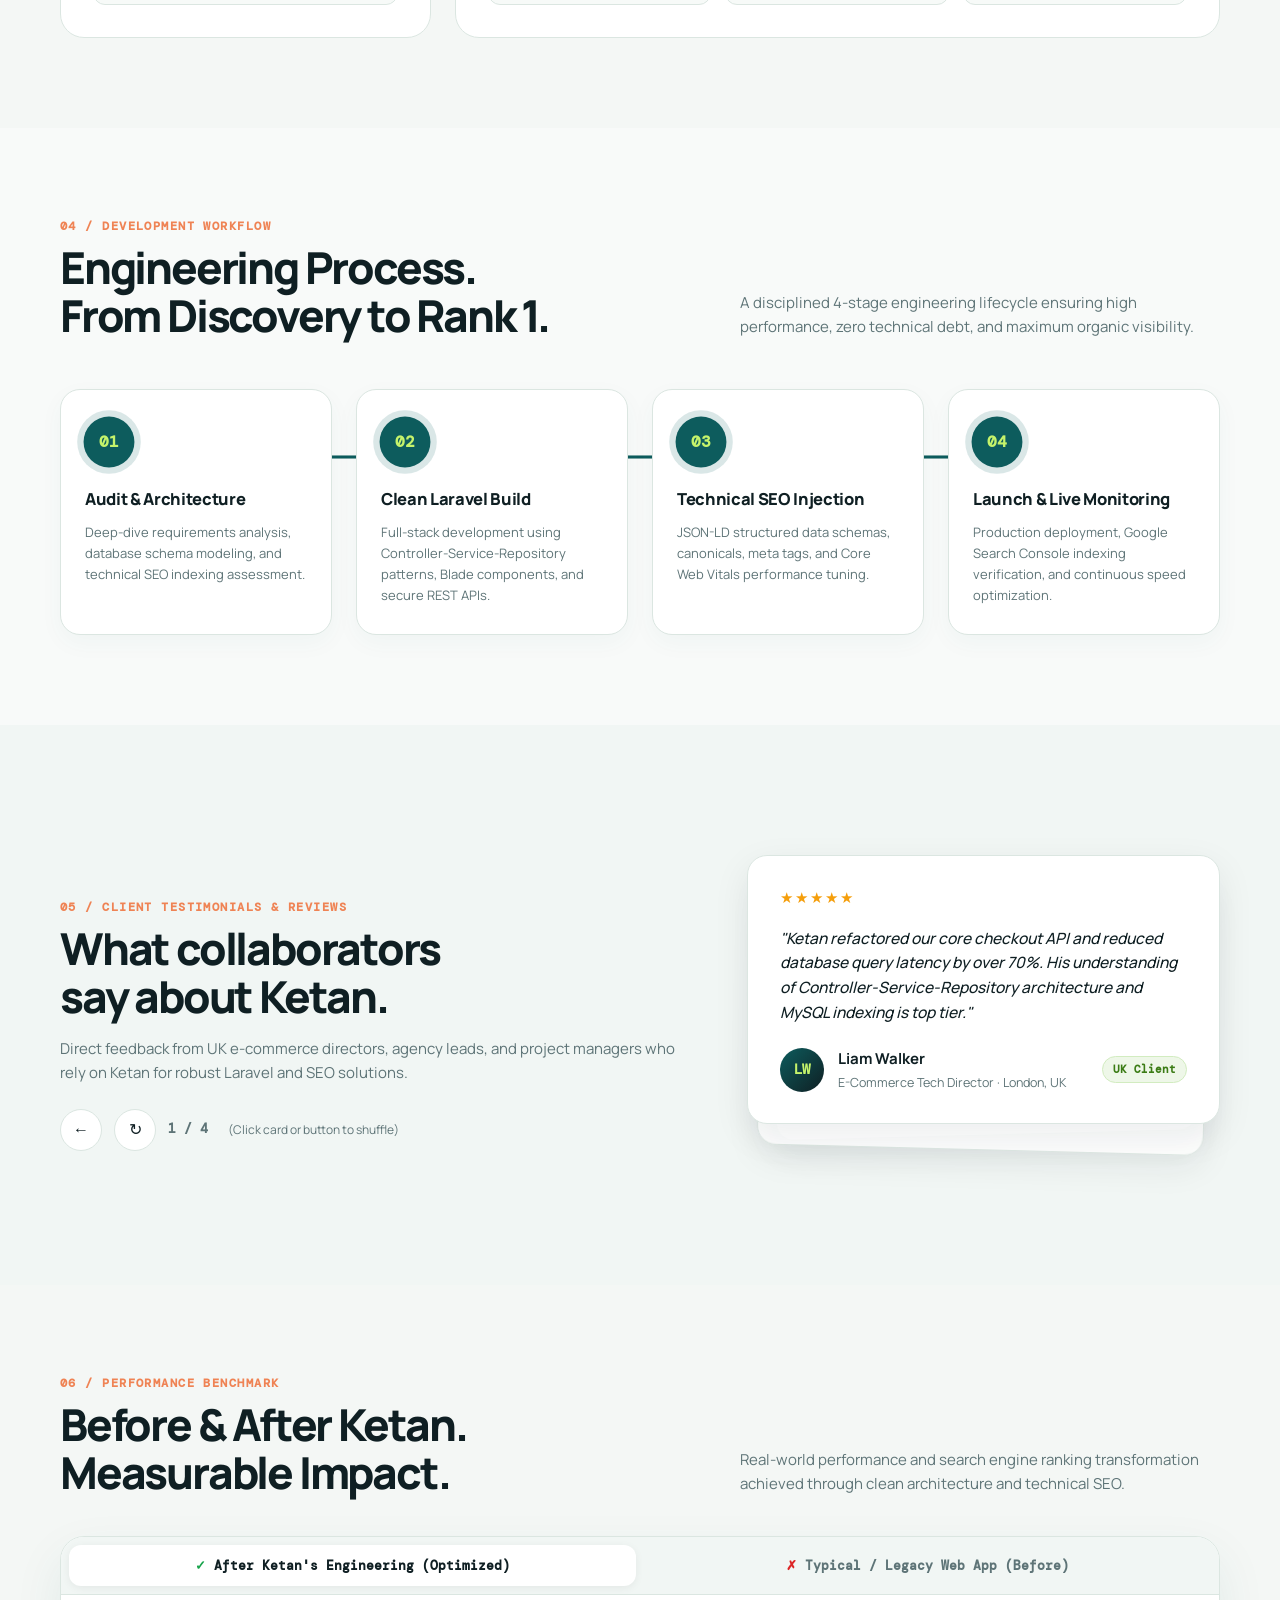
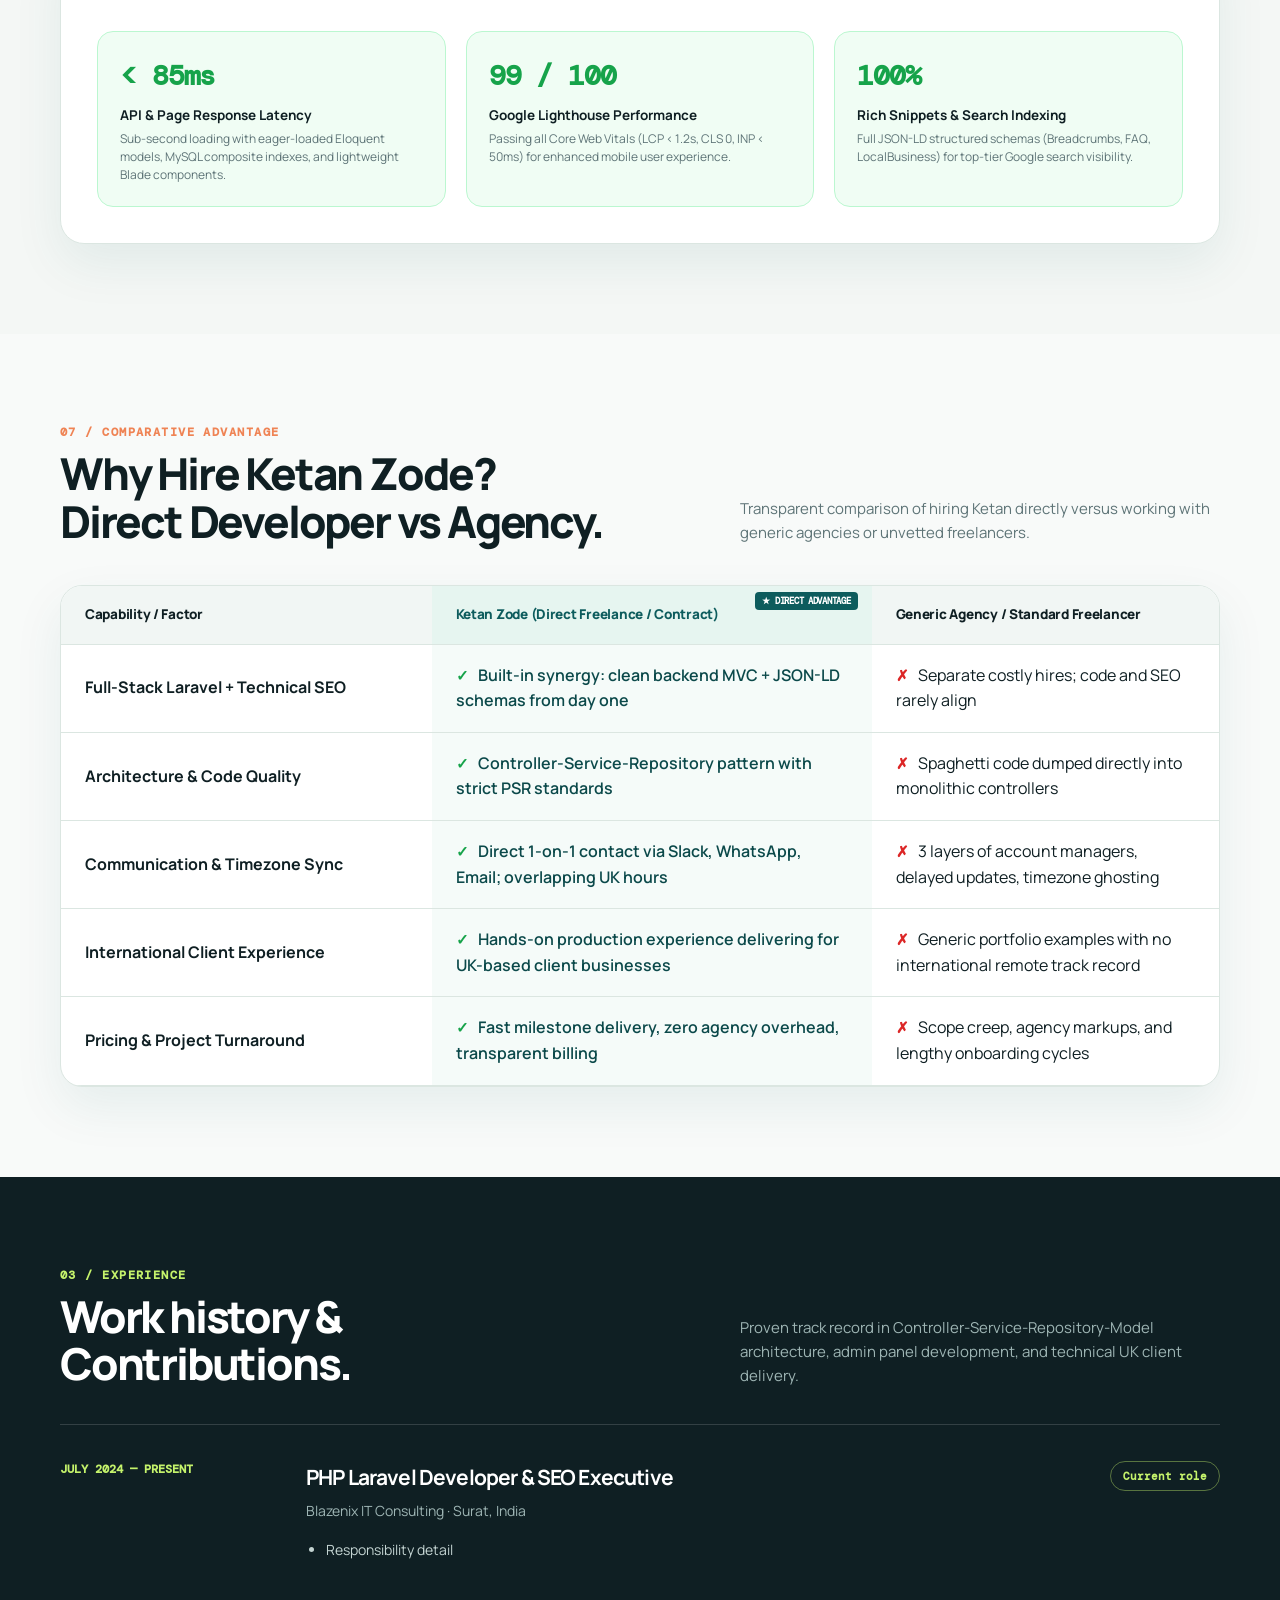
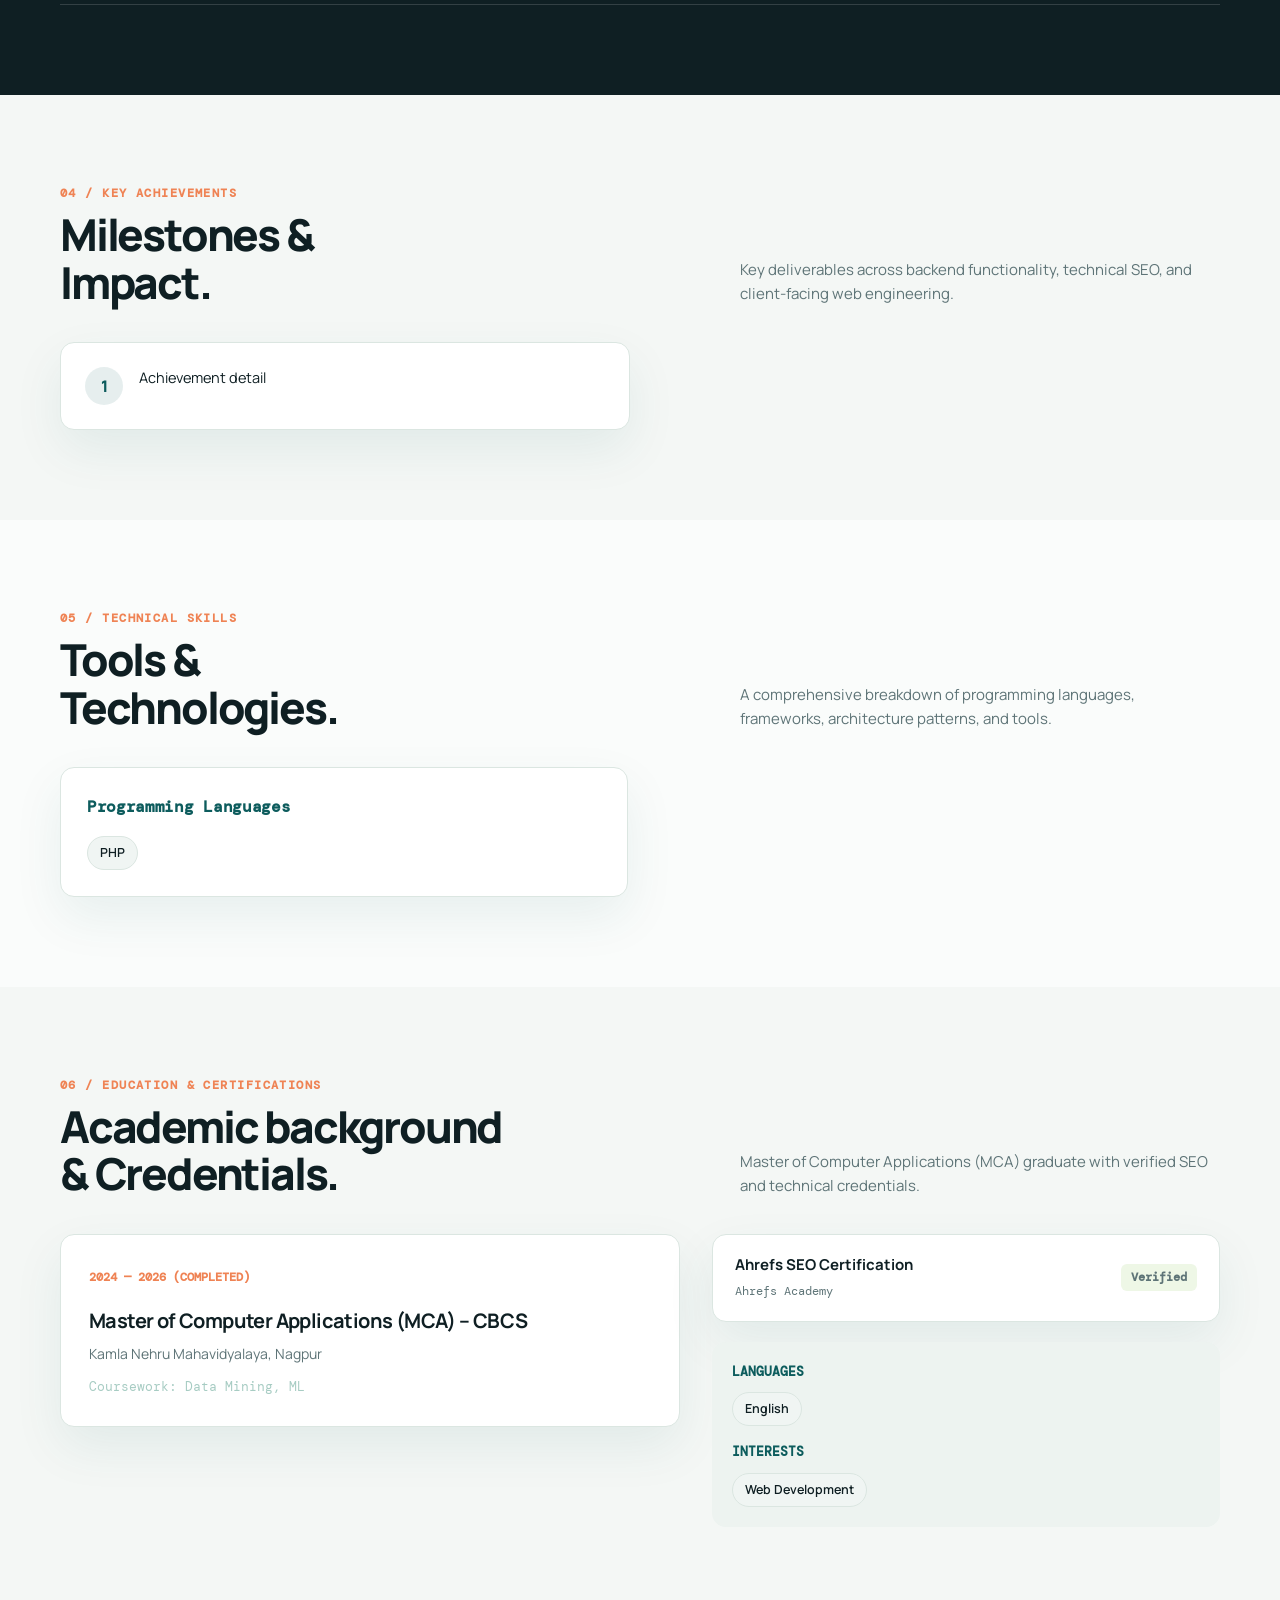
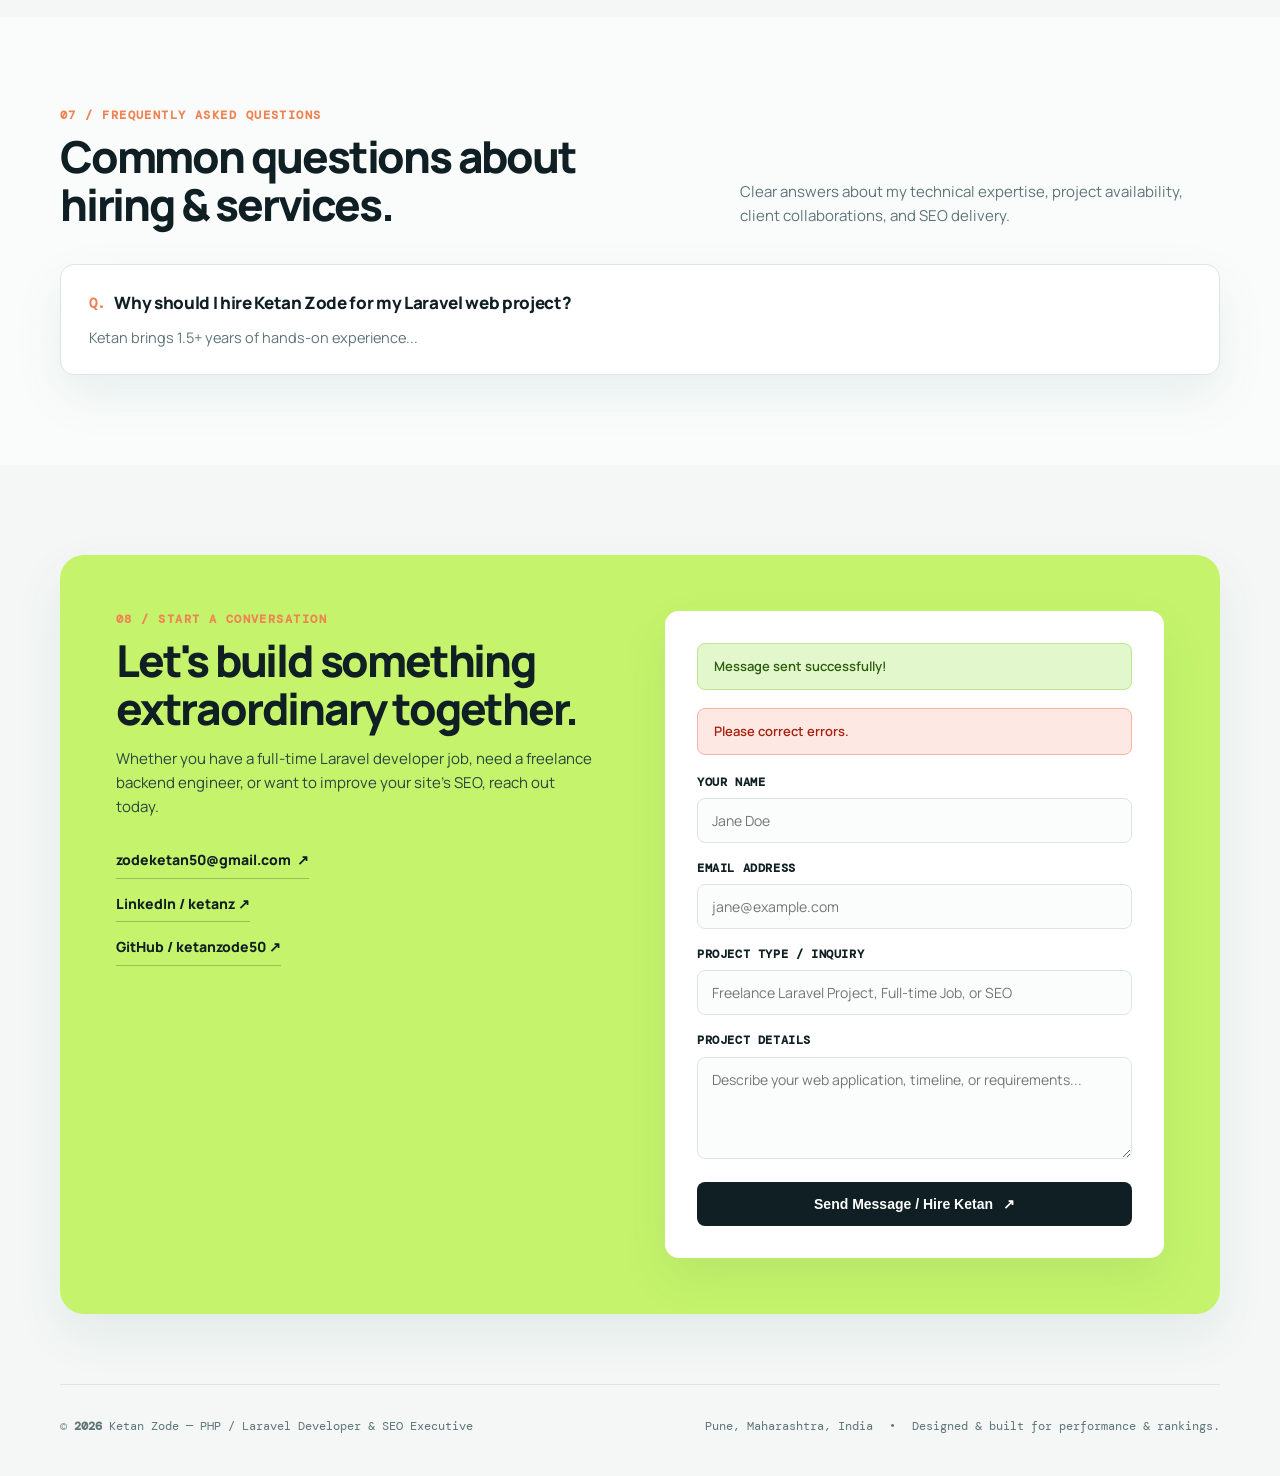
==== commit 5fa9401a: "add animations in web" ====
--- a/src/main/resources/templates/index.html
+++ b/src/main/resources/templates/index.html
@@ -224,10 +224,13 @@
         <div class="nav-links">
           <a href="#about">About</a>
           <a href="#services">Services</a>
+          <a href="#bento">Bento</a>
+          <a href="#process">Process</a>
+          <a href="#reviews">Reviews</a>
           <a href="#experience">Experience</a>
-          <a href="#achievements">Achievements</a>
+          <a href="#comparison">Benchmark</a>
+          <a href="#why-hire">Why Me</a>
           <a href="#skills">Skills</a>
-          <a href="#education">Education</a>
           <a href="#faq">FAQ</a>
           <a href="#contact">Contact</a>
         </div>
@@ -247,7 +250,7 @@
           </div>
           <h1>
             <span>Building high-performance </span>
-            <em>Laravel web applications.</em>
+            <span class="rotator-container"><span class="rotator-track" id="rotatorTrack"><em class="rotator-phrase">Laravel web applications.</em><em class="rotator-phrase">Dynamic Admin Panels.</em><em class="rotator-phrase">Scalable REST APIs.</em><em class="rotator-phrase">Rank-1 Technical SEO.</em></span></span>
           </h1>
           <p class="hero-copy" th:text="${profile.objective}">
             Results-driven PHP/Laravel Developer with 1.5+ years of hands-on experience in building web applications, admin panels, REST APIs, and database-driven solutions. Experienced working with UK-based clients and delivering technical improvements alongside SEO optimization tasks. Available for hire for freelance projects, remote contracts, and full-time software developer jobs.
@@ -255,6 +258,7 @@
           <div class="hero-actions">
             <a class="button" href="#services">Explore Services &amp; Projects <span>↓</span></a>
             <a class="button light" href="#contact">Hire for Freelance / Jobs</a>
+            <button class="button light" id="copyEmailBtn" style="padding: 12px 18px; font-size: 13px; border-color: var(--teal); color: var(--teal); background: #f0f7f5;" title="Copy direct email to clipboard">📋 Copy Email</button>
           </div>
           <p class="hero-note">
             <strong>Ketan Zode</strong> · <span th:text="${profile.location}">Pune, Maharashtra, India</span>
@@ -273,10 +277,10 @@
 
       <!-- Stats Bar -->
       <div class="stats">
-        <div class="stat" th:each="st : ${profile.stats}">
-          <strong th:text="${st.value}">1.5+</strong>
-          <span th:text="${st.label}">Years of experience</span>
-        </div>
+        <div class="stat"><strong data-count="1.5" data-suffix="+">1.5+</strong><span>Years of experience</span></div>
+        <div class="stat"><strong data-count="10" data-suffix="+">10+</strong><span>Core technologies</span></div>
+        <div class="stat"><strong data-count="100" data-suffix="%">100%</strong><span>Code &amp; SEO dedication</span></div>
+        <div class="stat"><strong data-count="20" data-suffix="+">20+</strong><span>UK &amp; Global Projects</span></div>
       </div>
 
       <!-- Hiring & Freelance Callout Banner -->
@@ -341,6 +345,339 @@
               <li th:each="feat : ${srv.features}" th:text="${feat}">Clean MVC &amp; PSR Standards</li>
             </ul>
           </div>
+        </div>
+      </div>
+    </section>
+
+    <!-- Bento Build: Modern Architecture & Capabilities Grid -->
+    <section id="bento" class="bento-section reveal-on-scroll">
+      <div class="shell">
+        <div class="section-head">
+          <div>
+            <div class="section-label">03 / Bento Architecture Showcase</div>
+            <h2>Modular Architecture.<br>High-Speed Results.</h2>
+          </div>
+          <p class="section-intro">Interactive showcase of core engineering patterns, operational dashboard capabilities, and technical SEO metrics.</p>
+        </div>
+
+        <div class="bento-grid">
+          <!-- Bento 1: Span 2 - Clean MVC Architecture -->
+          <div class="bento-card bento-span-2">
+            <div>
+              <span class="bento-tag">Enterprise Architecture</span>
+              <h3 class="bento-title">Controller-Service-Repository Pattern</h3>
+              <p class="bento-desc">Clean separation of concerns with PSR standards, dependency injection, and reusable business domain logic.</p>
+              <div class="bento-code-tabs">
+                <button class="bento-tab-btn active" data-tab="controller">Controller</button>
+                <button class="bento-tab-btn" data-tab="service">Service</button>
+                <button class="bento-tab-btn" data-tab="repo">Repository</button>
+              </div>
+              <pre class="bento-code-preview" id="bentoCodeSnippet">// App/Http/Controllers/OrderController.php
+public function store(StoreOrderRequest $request, OrderService $service) {
+    $order = $service->createWithTransaction($request->validated());
+    return response()->json(new OrderResource($order), 201);
+}</pre>
+            </div>
+          </div>
+
+          <!-- Bento 2: Span 1 - Technical SEO Core Web Vitals -->
+          <div class="bento-card">
+            <div>
+              <span class="bento-tag">Performance &amp; SEO</span>
+              <h3 class="bento-title">Core Web Vitals</h3>
+              <p class="bento-desc">Engineered for sub-second LCP, zero Cumulative Layout Shift, and perfect JSON-LD schema compliance.</p>
+            </div>
+            <div class="bento-metric-dial">
+              <div class="dial-circle"></div>
+              <div class="dial-meta">
+                <strong>99 / 100 Mobile Score</strong>
+                <span>Verified on Google Lighthouse</span>
+              </div>
+            </div>
+          </div>
+
+          <!-- Bento 3: Span 1 - Real-Time Admin Dashboards -->
+          <div class="bento-card">
+            <div>
+              <span class="bento-tag">Back-Office Systems</span>
+              <h3 class="bento-title">Dynamic Admin Panels</h3>
+              <p class="bento-desc">Instant DataTables search, AJAX CRUD without full-page reloads, and export tools (CSV/Excel/PDF).</p>
+            </div>
+            <div style="background: #f7faf8; border: 1px solid var(--line); border-radius: 12px; padding: 14px; margin-top: 14px;">
+              <div style="display: flex; justify-content: space-between; align-items: center; font-size: 12px; font-family: var(--font-mono); margin-bottom: 8px;">
+                <span style="color: var(--teal); font-weight: 700;">● Live CRUD Operations</span>
+                <span style="color: #10b981; font-weight: 700;">Active</span>
+              </div>
+              <div style="font-size: 13px; color: var(--muted);">DataTables 2.0 · AJAX Pipeline · SweetAlert2 Modals</div>
+            </div>
+          </div>
+
+          <!-- Bento 4: Span 2 - REST APIs & Database Tuning -->
+          <div class="bento-card bento-span-2">
+            <div>
+              <span class="bento-tag">Database &amp; APIs</span>
+              <h3 class="bento-title">Optimized REST APIs &amp; MySQL Indexing</h3>
+              <p class="bento-desc">Eliminating N+1 queries through eager loading, database indexing, and structured RESTful endpoints designed for UK eCommerce &amp; SaaS platforms.</p>
+            </div>
+            <div style="display: grid; grid-template-columns: repeat(3, 1fr); gap: 14px; margin-top: 14px;">
+              <div style="background: #f7faf8; padding: 14px; border-radius: 12px; border: 1px solid var(--line); text-align: center;">
+                <div style="font-size: 22px; font-weight: 800; font-family: var(--font-mono); color: var(--teal);">&lt; 85ms</div>
+                <div style="font-size: 11px; color: var(--muted); text-transform: uppercase; font-family: var(--font-mono); margin-top: 4px;">Avg Response Latency</div>
+              </div>
+              <div style="background: #f7faf8; padding: 14px; border-radius: 12px; border: 1px solid var(--line); text-align: center;">
+                <div style="font-size: 22px; font-weight: 800; font-family: var(--font-mono); color: #10b981;">0 N+1</div>
+                <div style="font-size: 11px; color: var(--muted); text-transform: uppercase; font-family: var(--font-mono); margin-top: 4px;">Eager-Loaded Queries</div>
+              </div>
+              <div style="background: #f7faf8; padding: 14px; border-radius: 12px; border: 1px solid var(--line); text-align: center;">
+                <div style="font-size: 22px; font-weight: 800; font-family: var(--font-mono); color: var(--orange);">100%</div>
+                <div style="font-size: 11px; color: var(--muted); text-transform: uppercase; font-family: var(--font-mono); margin-top: 4px;">JSON-LD Rich Snippets</div>
+              </div>
+            </div>
+          </div>
+        </div>
+      </div>
+    </section>
+
+    <!-- Process Draw Section -->
+    <section id="process" class="process-section reveal-on-scroll">
+      <div class="shell">
+        <div class="section-head">
+          <div>
+            <div class="section-label">04 / Development Workflow</div>
+            <h2>Engineering Process.<br>From Discovery to Rank 1.</h2>
+          </div>
+          <p class="section-intro">A disciplined 4-stage engineering lifecycle ensuring high performance, zero technical debt, and maximum organic visibility.</p>
+        </div>
+
+        <div class="process-timeline">
+          <div class="process-svg-wrapper">
+            <svg width="100%" height="40" viewBox="0 0 1000 40" preserveAspectRatio="none">
+              <path class="process-path-bg" d="M 50,20 L 950,20"/>
+              <path id="processDrawPath" class="process-path-draw" d="M 50,20 L 950,20"/>
+            </svg>
+          </div>
+
+          <div class="process-steps-grid">
+            <div class="process-step-card">
+              <div class="step-node">01</div>
+              <h3>Audit &amp; Architecture</h3>
+              <p>Deep-dive requirements analysis, database schema modeling, and technical SEO indexing assessment.</p>
+            </div>
+            <div class="process-step-card">
+              <div class="step-node">02</div>
+              <h3>Clean Laravel Build</h3>
+              <p>Full-stack development using Controller-Service-Repository patterns, Blade components, and secure REST APIs.</p>
+            </div>
+            <div class="process-step-card">
+              <div class="step-node">03</div>
+              <h3>Technical SEO Injection</h3>
+              <p>JSON-LD structured data schemas, canonicals, meta tags, and Core Web Vitals performance tuning.</p>
+            </div>
+            <div class="process-step-card">
+              <div class="step-node">04</div>
+              <h3>Launch &amp; Live Monitoring</h3>
+              <p>Production deployment, Google Search Console indexing verification, and continuous speed optimization.</p>
+            </div>
+          </div>
+        </div>
+      </div>
+    </section>
+
+    <!-- Review Shuffle Deck -->
+    <section id="reviews" class="reviews-section reveal-on-scroll">
+      <div class="shell">
+        <div class="reviews-deck-container">
+          <div>
+            <div class="section-label">05 / Client Testimonials &amp; Reviews</div>
+            <h2 style="margin: 10px 0 16px;">What collaborators<br>say about Ketan.</h2>
+            <p style="color: var(--muted); font-size: 15px; line-height: 1.6; margin-bottom: 24px;">
+              Direct feedback from UK e-commerce directors, agency leads, and project managers who rely on Ketan for robust Laravel and SEO solutions.
+            </p>
+
+            <!-- Deck Controls -->
+            <div class="deck-controls">
+              <button class="deck-nav-btn" id="reviewPrevBtn" aria-label="Previous Review">←</button>
+              <button class="deck-nav-btn" id="reviewNextBtn" aria-label="Next Review">↻</button>
+              <span class="deck-indicator" id="reviewIndicator">1 / 4</span>
+              <span style="font-size: 12px; color: var(--muted); margin-left: 8px;">(Click card or button to shuffle)</span>
+            </div>
+          </div>
+
+          <div class="reviews-deck" id="reviewDeck">
+            <!-- Review Card 1 -->
+            <div class="review-card">
+              <div class="review-stars">★★★★★</div>
+              <p class="review-text">"Ketan refactored our core checkout API and reduced database query latency by over 70%. His understanding of Controller-Service-Repository architecture and MySQL indexing is top tier."</p>
+              <div class="review-author">
+                <div class="author-avatar">LW</div>
+                <div class="author-info">
+                  <h4>Liam Walker</h4>
+                  <p>E-Commerce Tech Director · London, UK</p>
+                </div>
+                <span class="author-badge">UK Client</span>
+              </div>
+            </div>
+
+            <!-- Review Card 2 -->
+            <div class="review-card">
+              <div class="review-stars">★★★★★</div>
+              <p class="review-text">"Working alongside Ketan on multi-tenant back-office dashboards was seamless. His AJAX DataTables and dynamic CRUD implementations gave our operations team a huge productivity boost."</p>
+              <div class="review-author">
+                <div class="author-avatar">PS</div>
+                <div class="author-info">
+                  <h4>Priya Sharma</h4>
+                  <p>Lead Project Manager · Blazenix IT</p>
+                </div>
+                <span class="author-badge">Consulting Colleague</span>
+              </div>
+            </div>
+
+            <!-- Review Card 3 -->
+            <div class="review-card">
+              <div class="review-stars">★★★★★</div>
+              <p class="review-text">"Very few Laravel developers actually understand Technical SEO at an architectural level. Ketan configured our JSON-LD schemas and fixed crawlability issues that were blocking Google indexing for months."</p>
+              <div class="review-author">
+                <div class="author-avatar">MV</div>
+                <div class="author-info">
+                  <h4>Marcus Vance</h4>
+                  <p>Growth &amp; SEO Lead · Remote US Agency</p>
+                </div>
+                <span class="author-badge">SEO Client</span>
+              </div>
+            </div>
+
+            <!-- Review Card 4 -->
+            <div class="review-card">
+              <div class="review-stars">★★★★★</div>
+              <p class="review-text">"Punctual, clear in communication, and writes extraordinarily clean code. Ketan integrated into our remote sprint with zero friction. We will definitely rehire him for upcoming Laravel projects!"</p>
+              <div class="review-author">
+                <div class="author-avatar">AT</div>
+                <div class="author-info">
+                  <h4>Alex Thompson</h4>
+                  <p>Software Agency Founder · Manchester, UK</p>
+                </div>
+                <span class="author-badge">UK Agency</span>
+              </div>
+            </div>
+          </div>
+        </div>
+      </div>
+    </section>
+
+    <!-- Before / After Section -->
+    <section id="comparison" class="comparison-section reveal-on-scroll">
+      <div class="shell">
+        <div class="section-head">
+          <div>
+            <div class="section-label">06 / Performance Benchmark</div>
+            <h2>Before &amp; After Ketan.<br>Measurable Impact.</h2>
+          </div>
+          <p class="section-intro">Real-world performance and search engine ranking transformation achieved through clean architecture and technical SEO.</p>
+        </div>
+
+        <div class="ba-container">
+          <div class="ba-tabs">
+            <button class="ba-tab-btn active" data-view="baViewAfter">
+              <span style="color: #16a34a; font-weight: 800;">✓</span> After Ketan's Engineering (Optimized)
+            </button>
+            <button class="ba-tab-btn" data-view="baViewBefore">
+              <span style="color: #dc2626; font-weight: 800;">✗</span> Typical / Legacy Web App (Before)
+            </button>
+          </div>
+
+          <!-- View: After Ketan -->
+          <div class="ba-view active" id="baViewAfter">
+            <div class="ba-grid">
+              <div class="ba-metric-card after">
+                <div class="ba-metric-value">&lt; 85ms</div>
+                <div class="ba-metric-label">API &amp; Page Response Latency</div>
+                <div class="ba-metric-desc">Sub-second loading with eager-loaded Eloquent models, MySQL composite indexes, and lightweight Blade components.</div>
+              </div>
+              <div class="ba-metric-card after">
+                <div class="ba-metric-value">99 / 100</div>
+                <div class="ba-metric-label">Google Lighthouse Performance</div>
+                <div class="ba-metric-desc">Passing all Core Web Vitals (LCP &lt; 1.2s, CLS 0, INP &lt; 50ms) for enhanced mobile user experience.</div>
+              </div>
+              <div class="ba-metric-card after">
+                <div class="ba-metric-value">100%</div>
+                <div class="ba-metric-label">Rich Snippets &amp; Search Indexing</div>
+                <div class="ba-metric-desc">Full JSON-LD structured schemas (Breadcrumbs, FAQ, LocalBusiness) for top-tier Google search visibility.</div>
+              </div>
+            </div>
+          </div>
+
+          <!-- View: Before Ketan -->
+          <div class="ba-view" id="baViewBefore">
+            <div class="ba-grid">
+              <div class="ba-metric-card before">
+                <div class="ba-metric-value">3.2s+</div>
+                <div class="ba-metric-label">Sluggish Response Latency</div>
+                <div class="ba-metric-desc">Unindexed N+1 SQL queries, bloated monolithic controller files, and blocking external assets.</div>
+              </div>
+              <div class="ba-metric-card before">
+                <div class="ba-metric-value">41 / 100</div>
+                <div class="ba-metric-label">Failing Core Web Vitals</div>
+                <div class="ba-metric-desc">High bounce rates due to slow layout shifts, uncompressed bundles, and poor mobile responsiveness.</div>
+              </div>
+              <div class="ba-metric-card before">
+                <div class="ba-metric-value">0%</div>
+                <div class="ba-metric-label">Missing Schema Structured Data</div>
+                <div class="ba-metric-desc">Stalled crawl frequency, unindexed search pages, and missed opportunities in Google search rankings.</div>
+              </div>
+            </div>
+          </div>
+        </div>
+      </div>
+    </section>
+
+    <!-- Us vs Them Section -->
+    <section id="why-hire" class="matrix-section reveal-on-scroll">
+      <div class="shell">
+        <div class="section-head">
+          <div>
+            <div class="section-label">07 / Comparative Advantage</div>
+            <h2>Why Hire Ketan Zode?<br>Direct Developer vs Agency.</h2>
+          </div>
+          <p class="section-intro">Transparent comparison of hiring Ketan directly versus working with generic agencies or unvetted freelancers.</p>
+        </div>
+
+        <div class="matrix-table-wrap">
+          <table class="matrix-table">
+            <thead>
+              <tr>
+                <th style="width: 32%;">Capability / Factor</th>
+                <th class="col-ketan" style="width: 38%;">Ketan Zode (Direct Freelance / Contract)</th>
+                <th style="width: 30%;">Generic Agency / Standard Freelancer</th>
+              </tr>
+            </thead>
+            <tbody>
+              <tr>
+                <td><strong>Full-Stack Laravel + Technical SEO</strong></td>
+                <td class="col-ketan"><span class="matrix-check">✓</span> Built-in synergy: clean backend MVC + JSON-LD schemas from day one</td>
+                <td><span class="matrix-cross">✗</span> Separate costly hires; code and SEO rarely align</td>
+              </tr>
+              <tr>
+                <td><strong>Architecture &amp; Code Quality</strong></td>
+                <td class="col-ketan"><span class="matrix-check">✓</span> Controller-Service-Repository pattern with strict PSR standards</td>
+                <td><span class="matrix-cross">✗</span> Spaghetti code dumped directly into monolithic controllers</td>
+              </tr>
+              <tr>
+                <td><strong>Communication &amp; Timezone Sync</strong></td>
+                <td class="col-ketan"><span class="matrix-check">✓</span> Direct 1-on-1 contact via Slack, WhatsApp, Email; overlapping UK hours</td>
+                <td><span class="matrix-cross">✗</span> 3 layers of account managers, delayed updates, timezone ghosting</td>
+              </tr>
+              <tr>
+                <td><strong>International Client Experience</strong></td>
+                <td class="col-ketan"><span class="matrix-check">✓</span> Hands-on production experience delivering for UK-based client businesses</td>
+                <td><span class="matrix-cross">✗</span> Generic portfolio examples with no international remote track record</td>
+              </tr>
+              <tr>
+                <td><strong>Pricing &amp; Project Turnaround</strong></td>
+                <td class="col-ketan"><span class="matrix-check">✓</span> Fast milestone delivery, zero agency overhead, transparent billing</td>
+                <td><span class="matrix-cross">✗</span> Scope creep, agency markups, and lengthy onboarding cycles</td>
+              </tr>
+            </tbody>
+          </table>
         </div>
       </div>
     </section>
@@ -561,6 +898,33 @@
     </footer>
   </div>
 
+  <!-- Interactive Guided Cursor Tour Elements -->
+  <button class="tour-trigger-pill" id="startTourBtn" aria-label="Start Guided Feature Tour">
+    <i></i> Take 30s Guided Tour
+  </button>
+
+  <div class="virtual-cursor" id="virtualCursor">
+    <svg viewBox="0 0 24 24" fill="none">
+      <path d="M4 3L11 21L14 13L21 9L4 3Z" fill="#ef8354" stroke="#ffffff" stroke-width="1.8" stroke-linejoin="round"/>
+    </svg>
+  </div>
+
+  <div class="tour-card-dialog" id="tourDialog">
+    <span class="tour-step-badge" id="tourStepBadge">Step 1 of 4</span>
+    <h4 id="tourTitle">Tour Highlight</h4>
+    <p id="tourText">Tour details.</p>
+    <div class="tour-card-actions">
+      <button class="tour-btn skip" id="tourSkipBtn">Skip Tour</button>
+      <button class="tour-btn next" id="tourNextBtn">Next →</button>
+    </div>
+  </div>
+
+  <!-- Micro-interactions: Email Copy Toast & Celebration Confetti -->
+  <div class="copy-email-toast" id="copyToast">
+    <span>✓</span> Copied <b>zodeketan50@gmail.com</b> to clipboard!
+  </div>
+  <canvas id="confettiCanvas"></canvas>
+
   <script th:src="@{/js/portfolio.js}" src="/js/portfolio.js"></script>
 </body>
 </html>
--- a/css/portfolio.css
+++ b/css/portfolio.css
@@ -316,12 +316,817 @@
 }
 .btn-submit:hover { background: var(--teal); }
 
+/* =========================================================
+   ANIMATION SUITE: 10 Modern Interactive Showcase Components
+   ========================================================= */
+
+/* 1. Hero Reveal & Scroll Reveal */
+.hero-reveal {
+  opacity: 0;
+  transform: translateY(22px);
+  animation: heroFadeSlide 0.75s cubic-bezier(0.16, 1, 0.3, 1) forwards;
+}
+.hero-reveal.delay-1 { animation-delay: 0.08s; }
+.hero-reveal.delay-2 { animation-delay: 0.22s; }
+.hero-reveal.delay-3 { animation-delay: 0.36s; }
+.hero-reveal.delay-4 { animation-delay: 0.5s; }
+.hero-reveal.delay-5 { animation-delay: 0.65s; }
+.hero-reveal.delay-6 { animation-delay: 0.8s; }
+
+.portrait-reveal {
+  opacity: 0;
+  transform: scale(0.95) translateY(24px);
+  animation: portraitEntrance 0.9s cubic-bezier(0.16, 1, 0.3, 1) 0.25s forwards;
+}
+
+@keyframes heroFadeSlide {
+  to {
+    opacity: 1;
+    transform: translateY(0);
+  }
+}
+@keyframes portraitEntrance {
+  to {
+    opacity: 1;
+    transform: scale(1) translateY(0);
+  }
+}
+
+.reveal-on-scroll {
+  opacity: 0;
+  transform: translateY(28px);
+  transition: opacity 0.7s cubic-bezier(0.16, 1, 0.3, 1), transform 0.7s cubic-bezier(0.16, 1, 0.3, 1);
+  will-change: opacity, transform;
+}
+.reveal-on-scroll.is-revealed {
+  opacity: 1;
+  transform: translateY(0);
+}
+
+/* 2. Word Rotator */
+.rotator-container {
+  display: inline-block;
+  vertical-align: bottom;
+  position: relative;
+  height: 1.18em;
+  overflow: hidden;
+  color: var(--teal);
+}
+.rotator-track {
+  display: flex;
+  flex-direction: column;
+  transition: transform 0.6s cubic-bezier(0.34, 1.45, 0.64, 1);
+}
+.rotator-phrase {
+  height: 1.18em;
+  display: inline-flex;
+  align-items: center;
+  font-style: normal;
+  white-space: nowrap;
+  color: var(--teal);
+  position: relative;
+}
+.rotator-phrase::after {
+  content: "";
+  position: absolute;
+  left: 0;
+  bottom: 4px;
+  width: 100%;
+  height: 4px;
+  background: var(--mint);
+  border-radius: 2px;
+  opacity: 0.85;
+}
+
+/* 3. Review Shuffle Deck */
+.reviews-section {
+  padding: 90px 0;
+  background: #f1f6f4;
+  position: relative;
+}
+.reviews-deck-container {
+  display: grid;
+  grid-template-columns: 1.15fr 0.85fr;
+  gap: 48px;
+  align-items: center;
+  margin-top: 40px;
+}
+.reviews-deck {
+  position: relative;
+  height: 340px;
+  perspective: 1200px;
+}
+.review-card {
+  position: absolute;
+  top: 0;
+  left: 0;
+  width: 100%;
+  padding: 30px 32px;
+  background: white;
+  border: 1px solid var(--line);
+  border-radius: 20px;
+  box-shadow: 0 12px 36px rgba(15, 31, 35, 0.08);
+  cursor: pointer;
+  transition: transform 0.55s cubic-bezier(0.175, 0.885, 0.32, 1.25), opacity 0.5s ease, box-shadow 0.3s ease;
+  user-select: none;
+}
+.review-card:hover {
+  box-shadow: 0 20px 48px rgba(13, 92, 93, 0.16);
+}
+.review-stars {
+  color: #f59e0b;
+  font-size: 15px;
+  letter-spacing: 2px;
+  margin-bottom: 12px;
+}
+.review-text {
+  font-size: 15.5px;
+  line-height: 1.6;
+  color: var(--ink);
+  margin-bottom: 22px;
+  font-weight: 500;
+  font-style: italic;
+}
+.review-author {
+  display: flex;
+  align-items: center;
+  gap: 14px;
+}
+.author-avatar {
+  width: 44px;
+  height: 44px;
+  border-radius: 50%;
+  background: linear-gradient(135deg, var(--teal), var(--ink));
+  color: var(--mint);
+  font-weight: 800;
+  font-size: 14px;
+  display: grid;
+  place-items: center;
+  font-family: var(--font-mono);
+}
+.author-info h4 {
+  margin: 0;
+  font-size: 15px;
+  font-weight: 700;
+  color: var(--ink);
+}
+.author-info p {
+  margin: 2px 0 0;
+  font-size: 12.5px;
+  color: var(--muted);
+}
+.author-badge {
+  margin-left: auto;
+  font-size: 11px;
+  font-weight: 700;
+  font-family: var(--font-mono);
+  background: #eef7e8;
+  color: #3b7c15;
+  padding: 4px 10px;
+  border-radius: var(--radius-pill);
+  border: 1px solid #d2ecc0;
+}
+.deck-controls {
+  display: flex;
+  gap: 12px;
+  margin-top: 24px;
+  align-items: center;
+}
+.deck-nav-btn {
+  width: 42px;
+  height: 42px;
+  border-radius: 50%;
+  border: 1px solid var(--line);
+  background: white;
+  color: var(--ink);
+  font-size: 16px;
+  cursor: pointer;
+  display: grid;
+  place-items: center;
+  transition: all 0.2s ease;
+}
+.deck-nav-btn:hover {
+  background: var(--teal);
+  color: white;
+  border-color: var(--teal);
+  transform: translateY(-2px);
+}
+.deck-indicator {
+  font-family: var(--font-mono);
+  font-size: 13px;
+  font-weight: 600;
+  color: var(--muted);
+}
+.reviews-cta-box {
+  padding: 34px;
+  background: white;
+  border: 1px solid var(--line);
+  border-radius: 22px;
+  box-shadow: var(--shadow);
+}
+.reviews-cta-box h3 {
+  margin: 0 0 10px;
+  font-size: 22px;
+  font-weight: 800;
+  letter-spacing: -0.03em;
+}
+.reviews-cta-box p {
+  margin: 0 0 20px;
+  color: var(--muted);
+  font-size: 14px;
+  line-height: 1.6;
+}
+
+/* 4. Count-up Stats Animation */
+.stat strong.counting {
+  color: var(--teal);
+  transition: color 0.3s ease;
+}
+
+/* 5. Bento Build (Interactive Spotlight Grid) */
+.bento-section {
+  padding: 90px 0;
+}
+.bento-grid {
+  display: grid;
+  grid-template-columns: repeat(3, 1fr);
+  gap: 24px;
+  margin-top: 40px;
+}
+.bento-card {
+  position: relative;
+  background: var(--card);
+  border: 1px solid var(--line);
+  border-radius: var(--radius-lg);
+  padding: 32px;
+  overflow: hidden;
+  transition: transform 0.3s cubic-bezier(0.16, 1, 0.3, 1), box-shadow 0.3s ease, border-color 0.3s ease;
+  display: flex;
+  flex-direction: column;
+  justify-content: space-between;
+}
+.bento-card:hover {
+  transform: translateY(-5px);
+  box-shadow: 0 24px 60px rgba(13, 92, 93, 0.12);
+  border-color: rgba(13, 92, 93, 0.35);
+}
+.bento-card::before {
+  content: "";
+  position: absolute;
+  top: 0; left: 0; right: 0; bottom: 0;
+  border-radius: inherit;
+  background: radial-gradient(380px circle at var(--mouse-x, -500px) var(--mouse-y, -500px), rgba(197, 243, 107, 0.22), transparent 70%);
+  pointer-events: none;
+  opacity: 0;
+  transition: opacity 0.3s ease;
+}
+.bento-card:hover::before {
+  opacity: 1;
+}
+.bento-span-2 {
+  grid-column: span 2;
+}
+.bento-span-3 {
+  grid-column: span 3;
+}
+.bento-tag {
+  display: inline-flex;
+  align-items: center;
+  gap: 6px;
+  font-family: var(--font-mono);
+  font-size: 11px;
+  font-weight: 700;
+  text-transform: uppercase;
+  letter-spacing: 0.08em;
+  color: var(--teal);
+  background: rgba(13, 92, 93, 0.08);
+  padding: 5px 12px;
+  border-radius: var(--radius-pill);
+  width: fit-content;
+  margin-bottom: 14px;
+}
+.bento-title {
+  font-size: 21px;
+  font-weight: 800;
+  letter-spacing: -0.03em;
+  margin: 0 0 10px;
+}
+.bento-desc {
+  font-size: 14px;
+  color: var(--muted);
+  line-height: 1.6;
+  margin: 0 0 18px;
+}
+.bento-code-preview {
+  background: var(--ink);
+  border-radius: 12px;
+  padding: 16px;
+  font-family: var(--font-mono);
+  font-size: 12px;
+  color: #e2e8f0;
+  overflow-x: auto;
+  border: 1px solid rgba(255, 255, 255, 0.1);
+  margin-top: 10px;
+}
+.bento-code-tabs {
+  display: flex;
+  gap: 8px;
+  margin-bottom: 10px;
+  border-bottom: 1px solid rgba(255, 255, 255, 0.1);
+  padding-bottom: 8px;
+}
+.bento-tab-btn {
+  background: transparent;
+  border: 0;
+  color: #94a3b8;
+  font-family: var(--font-mono);
+  font-size: 11px;
+  cursor: pointer;
+  padding: 4px 10px;
+  border-radius: 4px;
+  transition: all 0.2s ease;
+}
+.bento-tab-btn.active {
+  color: var(--mint);
+  background: rgba(255, 255, 255, 0.1);
+  font-weight: 700;
+}
+.bento-metric-dial {
+  display: flex;
+  align-items: center;
+  gap: 18px;
+  padding: 16px;
+  background: #f7faf8;
+  border-radius: 14px;
+  border: 1px solid var(--line);
+  margin-top: 12px;
+}
+.dial-circle {
+  width: 58px;
+  height: 58px;
+  border-radius: 50%;
+  background: conic-gradient(#10b981 0% 98%, #e2e8f0 98% 100%);
+  display: grid;
+  place-items: center;
+}
+.dial-circle::after {
+  content: "99";
+  width: 46px;
+  height: 46px;
+  background: white;
+  border-radius: 50%;
+  display: grid;
+  place-items: center;
+  font-weight: 800;
+  font-size: 15px;
+  color: #10b981;
+  font-family: var(--font-mono);
+}
+.dial-meta strong {
+  display: block;
+  font-size: 13.5px;
+  color: var(--ink);
+}
+.dial-meta span {
+  font-size: 12px;
+  color: var(--muted);
+}
+
+/* 6. Cursor Tour */
+.tour-trigger-pill {
+  position: fixed;
+  bottom: 24px;
+  right: 24px;
+  z-index: 999;
+  display: inline-flex;
+  align-items: center;
+  gap: 10px;
+  padding: 12px 20px;
+  background: var(--ink);
+  color: var(--mint);
+  border: 1px solid rgba(197, 243, 107, 0.4);
+  border-radius: var(--radius-pill);
+  box-shadow: 0 10px 30px rgba(15, 31, 35, 0.35);
+  font-size: 13px;
+  font-weight: 700;
+  cursor: pointer;
+  transition: all 0.3s cubic-bezier(0.16, 1, 0.3, 1);
+}
+.tour-trigger-pill:hover {
+  transform: translateY(-3px) scale(1.02);
+  background: var(--teal);
+  color: white;
+  border-color: var(--mint);
+  box-shadow: 0 14px 40px rgba(13, 92, 93, 0.4);
+}
+.tour-trigger-pill i {
+  display: inline-block;
+  width: 8px;
+  height: 8px;
+  border-radius: 50%;
+  background: var(--mint);
+  box-shadow: 0 0 8px var(--mint);
+  animation: pulsePill 2s infinite;
+}
+@keyframes pulsePill {
+  0%, 100% { opacity: 1; transform: scale(1); }
+  50% { opacity: 0.5; transform: scale(1.4); }
+}
+.virtual-cursor {
+  position: fixed;
+  width: 32px;
+  height: 32px;
+  pointer-events: none;
+  z-index: 10000;
+  transform: translate(-50%, -50%);
+  transition: left 0.85s cubic-bezier(0.25, 1, 0.5, 1), top 0.85s cubic-bezier(0.25, 1, 0.5, 1);
+  display: none;
+}
+.virtual-cursor.active {
+  display: block;
+}
+.virtual-cursor svg {
+  width: 26px;
+  height: 26px;
+  filter: drop-shadow(0 4px 8px rgba(0, 0, 0, 0.4));
+}
+.tour-card-dialog {
+  position: fixed;
+  z-index: 10001;
+  background: white;
+  border: 1px solid var(--line);
+  border-radius: 16px;
+  padding: 20px 22px;
+  width: 320px;
+  box-shadow: 0 20px 60px rgba(15, 31, 35, 0.25);
+  display: none;
+  transition: opacity 0.3s ease, transform 0.3s ease;
+}
+.tour-card-dialog.active {
+  display: block;
+}
+.tour-step-badge {
+  font-family: var(--font-mono);
+  font-size: 11px;
+  font-weight: 700;
+  color: var(--teal);
+  background: #eef7e8;
+  padding: 3px 8px;
+  border-radius: 6px;
+  display: inline-block;
+  margin-bottom: 8px;
+}
+.tour-card-dialog h4 {
+  margin: 0 0 6px;
+  font-size: 15px;
+  font-weight: 800;
+  color: var(--ink);
+}
+.tour-card-dialog p {
+  margin: 0 0 16px;
+  font-size: 13px;
+  color: var(--muted);
+  line-height: 1.5;
+}
+.tour-card-actions {
+  display: flex;
+  justify-content: space-between;
+  align-items: center;
+}
+.tour-btn {
+  padding: 6px 14px;
+  border-radius: var(--radius-pill);
+  font-size: 12px;
+  font-weight: 700;
+  cursor: pointer;
+  border: 0;
+}
+.tour-btn.next {
+  background: var(--ink);
+  color: white;
+}
+.tour-btn.next:hover {
+  background: var(--teal);
+}
+.tour-btn.skip {
+  background: transparent;
+  color: var(--muted);
+}
+.tour-btn.skip:hover {
+  color: var(--ink);
+}
+
+/* 7. Process Draw (SVG Path Drawing) */
+.process-section {
+  padding: 90px 0;
+  background: #f8faf9;
+  position: relative;
+}
+.process-timeline {
+  position: relative;
+  margin-top: 50px;
+}
+.process-svg-wrapper {
+  position: absolute;
+  top: 48px;
+  left: 5%;
+  width: 90%;
+  height: 40px;
+  pointer-events: none;
+  z-index: 1;
+}
+.process-path-bg {
+  stroke: var(--line);
+  stroke-width: 3;
+  fill: none;
+}
+.process-path-draw {
+  stroke: var(--teal);
+  stroke-width: 3;
+  fill: none;
+  stroke-dasharray: 1000;
+  stroke-dashoffset: 1000;
+  transition: stroke-dashoffset 1s cubic-bezier(0.16, 1, 0.3, 1);
+}
+.process-steps-grid {
+  display: grid;
+  grid-template-columns: repeat(4, 1fr);
+  gap: 24px;
+  position: relative;
+  z-index: 2;
+}
+.process-step-card {
+  background: white;
+  border: 1px solid var(--line);
+  border-radius: 20px;
+  padding: 28px 24px;
+  box-shadow: 0 8px 24px rgba(13, 92, 93, 0.04);
+  transition: transform 0.3s ease, border-color 0.3s ease, box-shadow 0.3s ease;
+}
+.process-step-card:hover {
+  transform: translateY(-6px);
+  border-color: var(--teal);
+  box-shadow: 0 20px 40px rgba(13, 92, 93, 0.12);
+}
+.step-node {
+  width: 48px;
+  height: 48px;
+  border-radius: 50%;
+  background: var(--ink);
+  color: var(--mint);
+  font-family: var(--font-mono);
+  font-weight: 800;
+  font-size: 15px;
+  display: grid;
+  place-items: center;
+  margin-bottom: 20px;
+  box-shadow: 0 4px 14px rgba(15, 31, 35, 0.18);
+  transition: background 0.3s ease, transform 0.3s ease;
+}
+.process-step-card.active-step .step-node {
+  background: var(--teal);
+  box-shadow: 0 0 0 6px rgba(13, 92, 93, 0.15);
+  transform: scale(1.06);
+}
+.process-step-card h3 {
+  font-size: 16.5px;
+  font-weight: 800;
+  margin: 0 0 10px;
+  letter-spacing: -0.02em;
+}
+.process-step-card p {
+  font-size: 13px;
+  color: var(--muted);
+  line-height: 1.6;
+  margin: 0;
+}
+
+/* 8. Before / After Comparison */
+.comparison-section {
+  padding: 90px 0;
+}
+.ba-container {
+  margin-top: 40px;
+  background: white;
+  border: 1px solid var(--line);
+  border-radius: 24px;
+  overflow: hidden;
+  box-shadow: var(--shadow);
+}
+.ba-tabs {
+  display: flex;
+  background: #f1f6f4;
+  padding: 8px;
+  gap: 8px;
+  border-bottom: 1px solid var(--line);
+}
+.ba-tab-btn {
+  flex: 1;
+  padding: 12px 20px;
+  border: 0;
+  border-radius: 12px;
+  background: transparent;
+  font-family: var(--font-mono);
+  font-size: 13px;
+  font-weight: 700;
+  cursor: pointer;
+  color: var(--muted);
+  transition: all 0.2s ease;
+  display: flex;
+  align-items: center;
+  justify-content: center;
+  gap: 8px;
+}
+.ba-tab-btn.active {
+  background: white;
+  color: var(--ink);
+  box-shadow: 0 2px 8px rgba(0, 0, 0, 0.06);
+}
+.ba-view {
+  display: none;
+  padding: 36px;
+  animation: fadeIn 0.4s ease forwards;
+}
+.ba-view.active {
+  display: block;
+}
+@keyframes fadeIn {
+  from { opacity: 0; transform: translateY(8px); }
+  to { opacity: 1; transform: translateY(0); }
+}
+.ba-grid {
+  display: grid;
+  grid-template-columns: repeat(3, 1fr);
+  gap: 20px;
+}
+.ba-metric-card {
+  padding: 22px;
+  border-radius: 16px;
+  border: 1px solid;
+}
+.ba-metric-card.before {
+  background: #fff7f7;
+  border-color: #fecaca;
+}
+.ba-metric-card.after {
+  background: #f0fdf4;
+  border-color: #bbf7d0;
+}
+.ba-metric-value {
+  font-size: 28px;
+  font-weight: 800;
+  font-family: var(--font-mono);
+  letter-spacing: -0.04em;
+  margin-bottom: 6px;
+}
+.ba-metric-card.before .ba-metric-value { color: #dc2626; }
+.ba-metric-card.after .ba-metric-value { color: #16a34a; }
+.ba-metric-label {
+  font-size: 13.5px;
+  font-weight: 700;
+  color: var(--ink);
+  margin-bottom: 4px;
+}
+.ba-metric-desc {
+  font-size: 12px;
+  color: var(--muted);
+  line-height: 1.5;
+}
+
+/* 9. Us vs Them (Comparison Matrix) */
+.matrix-section {
+  padding: 90px 0;
+  background: #f8faf9;
+}
+.matrix-table-wrap {
+  margin-top: 40px;
+  background: white;
+  border: 1px solid var(--line);
+  border-radius: 22px;
+  overflow-x: auto;
+  box-shadow: var(--shadow);
+}
+.matrix-table {
+  width: 100%;
+  border-collapse: collapse;
+  text-align: left;
+}
+.matrix-table th, .matrix-table td {
+  padding: 18px 24px;
+  border-bottom: 1px solid var(--line);
+}
+.matrix-table th {
+  background: #f1f6f4;
+  font-size: 13.5px;
+  font-weight: 800;
+  color: var(--ink);
+  letter-spacing: -0.02em;
+}
+.matrix-table th.col-ketan {
+  background: #e6f5f0;
+  color: var(--teal);
+  position: relative;
+}
+.matrix-table th.col-ketan::after {
+  content: "★ DIRECT ADVANTAGE";
+  position: absolute;
+  top: 6px;
+  right: 14px;
+  font-size: 9px;
+  font-family: var(--font-mono);
+  background: var(--teal);
+  color: white;
+  padding: 2px 7px;
+  border-radius: 4px;
+}
+.matrix-table td.col-ketan {
+  background: rgba(230, 245, 240, 0.4);
+  font-weight: 600;
+  color: #0b494a;
+}
+.matrix-check {
+  color: #16a34a;
+  font-weight: 800;
+  font-size: 15px;
+  margin-right: 6px;
+}
+.matrix-cross {
+  color: #dc2626;
+  font-weight: 800;
+  font-size: 15px;
+  margin-right: 6px;
+}
+
+/* 10. Click -> Success & Micro-interactions */
+.btn-ripple {
+  position: relative;
+  overflow: hidden;
+}
+.ripple-wave {
+  position: absolute;
+  border-radius: 50%;
+  background: rgba(255, 255, 255, 0.45);
+  transform: scale(0);
+  animation: rippleEffect 0.6s linear;
+  pointer-events: none;
+}
+@keyframes rippleEffect {
+  to {
+    transform: scale(4);
+    opacity: 0;
+  }
+}
+.copy-email-toast {
+  position: fixed;
+  bottom: 24px;
+  left: 50%;
+  transform: translateX(-50%) translateY(100px);
+  background: var(--ink);
+  color: var(--mint);
+  padding: 12px 24px;
+  border-radius: var(--radius-pill);
+  font-size: 13.5px;
+  font-weight: 700;
+  font-family: var(--font-mono);
+  box-shadow: 0 16px 40px rgba(0, 0, 0, 0.35);
+  z-index: 10002;
+  transition: transform 0.4s cubic-bezier(0.16, 1, 0.3, 1), opacity 0.4s ease;
+  opacity: 0;
+  pointer-events: none;
+  display: flex;
+  align-items: center;
+  gap: 10px;
+  border: 1px solid rgba(197, 243, 107, 0.3);
+}
+.copy-email-toast.show {
+  transform: translateX(-50%) translateY(0);
+  opacity: 1;
+}
+#confettiCanvas {
+  position: fixed;
+  top: 0;
+  left: 0;
+  width: 100vw;
+  height: 100vh;
+  pointer-events: none;
+  z-index: 99999;
+}
+
 /* Footer */
 footer { display: flex; justify-content: space-between; padding: 32px 0 40px; border-top: 1px solid var(--line); color: var(--muted); font-size: 12px; align-items: center; }
 footer span { font-family: var(--font-mono); }
 .footer-meta { display: flex; gap: 16px; align-items: center; }
 
-/* Responsive */
+/* Responsive Adjustments for Animation Suite */
+@media (max-width: 992px) {
+  .bento-grid { grid-template-columns: 1fr; }
+  .bento-span-2, .bento-span-3 { grid-column: span 1; }
+  .process-steps-grid { grid-template-columns: repeat(2, 1fr); gap: 20px; }
+  .process-svg-wrapper { display: none; }
+  .reviews-deck-container { grid-template-columns: 1fr; gap: 36px; }
+  .ba-grid { grid-template-columns: 1fr; }
+}
+
 @media (max-width: 900px) {
   .contact-box, .edu-cert-grid, .skills-matrix, .achievements-grid, .services-grid { grid-template-columns: 1fr; gap: 24px; }
   .hire-banner { flex-direction: column; align-items: flex-start; }
@@ -350,5 +1155,7 @@
   .section-intro { margin-top: 16px; }
   .role { grid-template-columns: 1fr; gap: 12px; }
   .role-tag { justify-self: start; margin-top: 10px; }
+  .process-steps-grid { grid-template-columns: 1fr; }
+  .tour-trigger-pill { bottom: 16px; right: 16px; padding: 10px 16px; font-size: 12px; }
   footer { flex-direction: column; gap: 12px; text-align: center; }
 }
